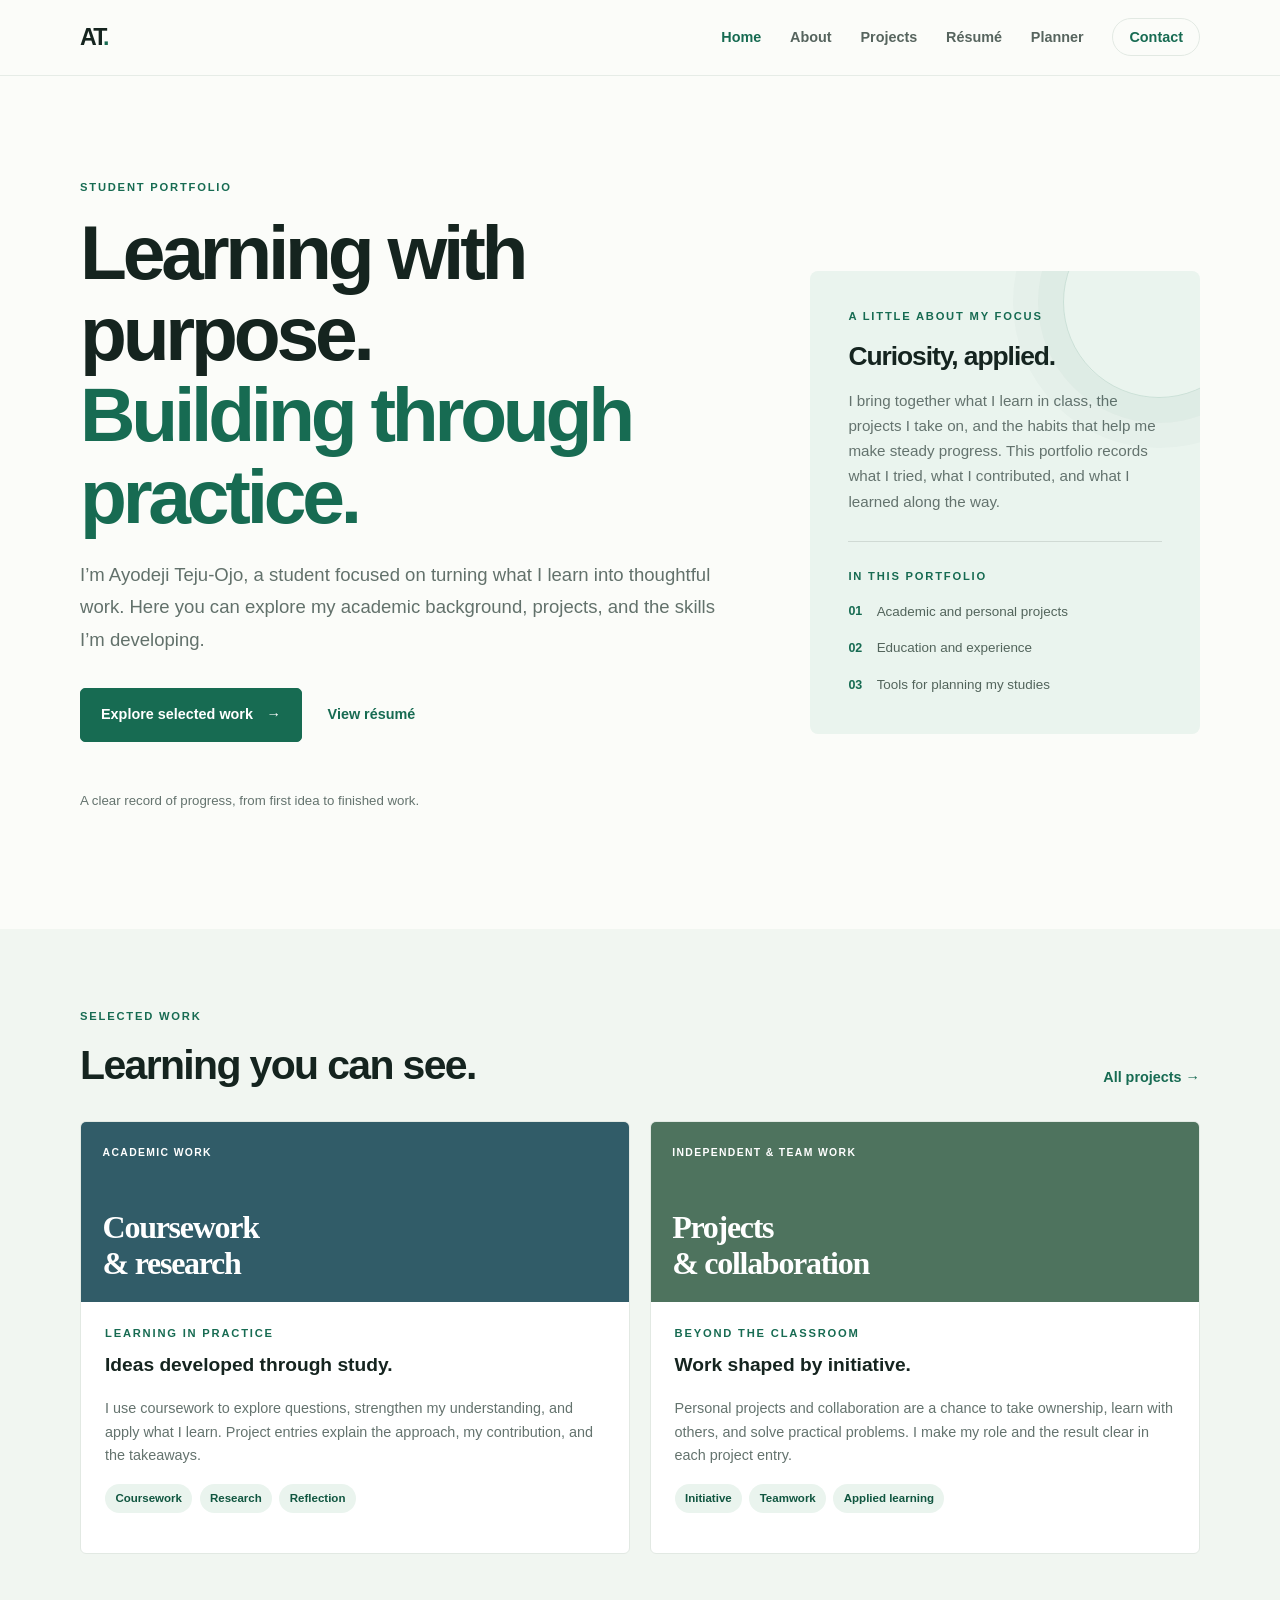
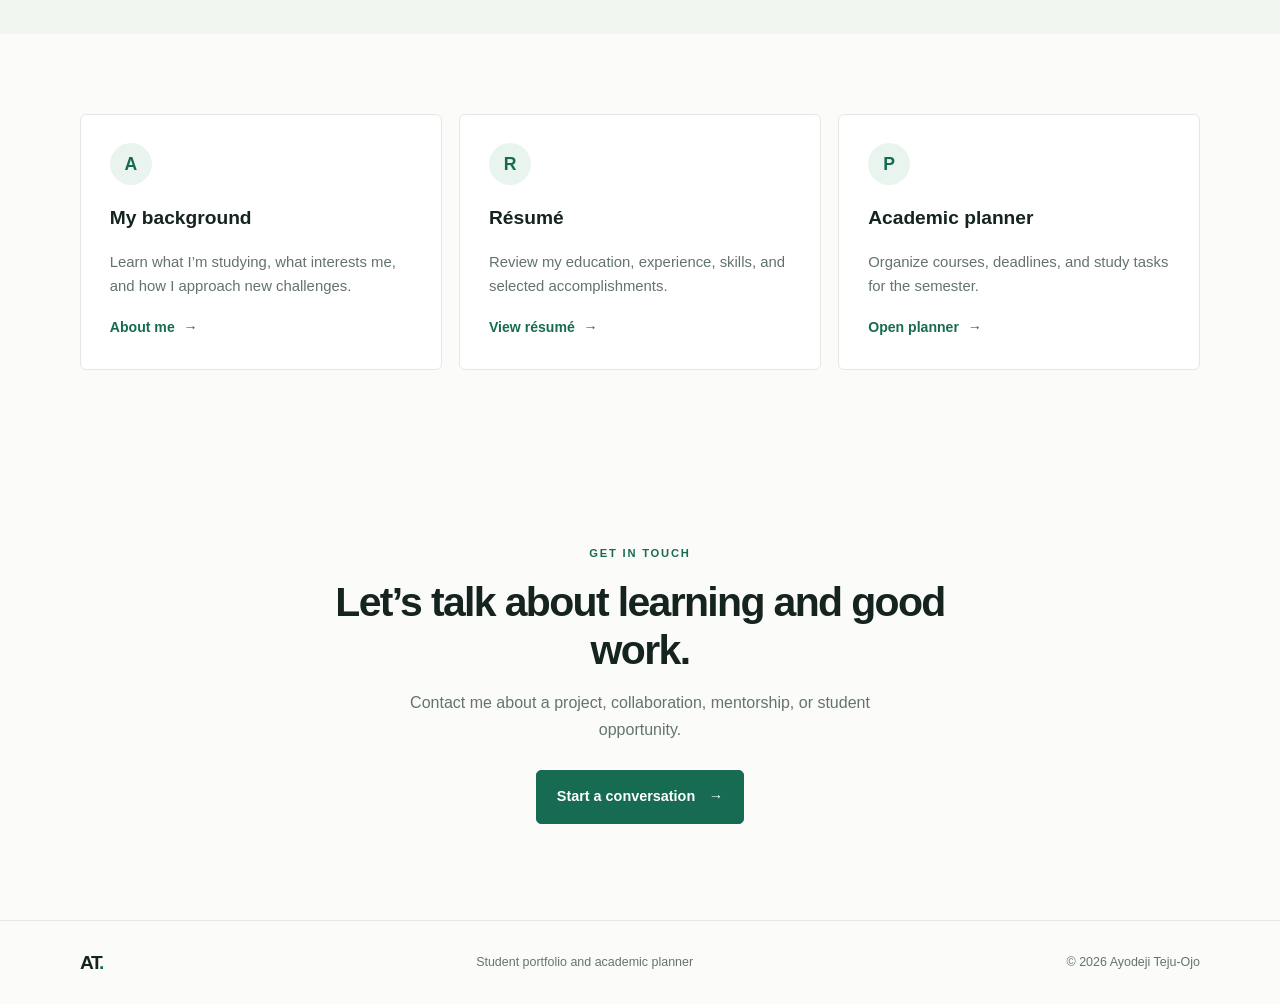
==== index.html @ 307c60b5 "Add student portfolio site" ====
<!doctype html>
<html lang="en">
  <head>
    <meta charset="utf-8">
    <meta name="viewport" content="width=device-width, initial-scale=1">
    <meta
      name="description"
      content="The academic portfolio of Ayodeji Teju-Ojo: selected projects, developing skills, and a practical study planner."
    >
    <title>Ayodeji Teju-Ojo | Student Portfolio</title>
    <link rel="stylesheet" href="style.css">
    <script src="scripts.js" defer></script>
  </head>
  <body>
    <a class="skip-link" href="#main">Skip to content</a>

    <header class="site-header">
      <nav class="nav container" aria-label="Main navigation">
        <a class="brand" href="index.html" aria-label="Ayodeji Teju-Ojo, home">AT<span>.</span></a>
        <button
          class="menu-toggle"
          type="button"
          aria-expanded="false"
          aria-controls="nav-links"
          aria-label="Open navigation"
        >☰</button>
        <ul class="nav-links" id="nav-links">
          <li><a class="active" href="index.html" aria-current="page">Home</a></li>
          <li><a href="about.html">About</a></li>
          <li><a href="project.html">Projects</a></li>
          <li><a href="resume.html">Résumé</a></li>
          <li><a href="academic_planner.html">Planner</a></li>
          <li><a class="nav-cta" href="contact.html">Contact</a></li>
        </ul>
      </nav>
    </header>

    <main id="main">
      <section class="hero container" aria-labelledby="intro-title">
        <div class="hero-copy">
          <p class="eyebrow">STUDENT PORTFOLIO</p>
          <h1 id="intro-title">Learning with purpose.<br><span>Building through practice.</span></h1>
          <p class="lead">
            I’m Ayodeji Teju-Ojo, a student focused on turning what I learn into
            thoughtful work. Here you can explore my academic background,
            projects, and the skills I’m developing.
          </p>
          <div class="actions">
            <a class="button" href="project.html">Explore selected work <span aria-hidden="true">→</span></a>
            <a class="text-link" href="resume.html">View résumé</a>
          </div>
          <p class="hero-note">A clear record of progress, from first idea to finished work.</p>
        </div>

        <aside class="hero-card" aria-label="Student profile">
          <p class="eyebrow">A LITTLE ABOUT MY FOCUS</p>
          <h2>Curiosity, applied.</h2>
          <p>
            I bring together what I learn in class, the projects I take on, and
            the habits that help me make steady progress. This portfolio records
            what I tried, what I contributed, and what I learned along the way.
          </p>
          <div class="card-rule"></div>
          <p class="eyebrow">IN THIS PORTFOLIO</p>
          <div class="mini-stats">
            <div><strong>01</strong><span>Academic and personal projects</span></div>
            <div><strong>02</strong><span>Education and experience</span></div>
            <div><strong>03</strong><span>Tools for planning my studies</span></div>
          </div>
        </aside>
      </section>

      <section class="section section-tint" aria-labelledby="work-title">
        <div class="container">
          <div class="section-heading">
            <div>
              <p class="eyebrow">SELECTED WORK</p>
              <h2 id="work-title">Learning you can see.</h2>
            </div>
            <a class="text-link" href="project.html">All projects <span aria-hidden="true">→</span></a>
          </div>
          <div class="project-grid">
            <article class="project-card">
              <div class="project-visual visual-blue">
                <span>ACADEMIC WORK</span>
                <b>Coursework<br>&amp; research</b>
              </div>
              <div class="project-body">
                <p class="eyebrow">LEARNING IN PRACTICE</p>
                <h3>Ideas developed through study.</h3>
                <p>
                  I use coursework to explore questions, strengthen my
                  understanding, and apply what I learn. Project entries explain
                  the approach, my contribution, and the takeaways.
                </p>
                <div class="tags"><span>Coursework</span><span>Research</span><span>Reflection</span></div>
              </div>
            </article>
            <article class="project-card">
              <div class="project-visual visual-green">
                <span>INDEPENDENT &amp; TEAM WORK</span>
                <b>Projects<br>&amp; collaboration</b>
              </div>
              <div class="project-body">
                <p class="eyebrow">BEYOND THE CLASSROOM</p>
                <h3>Work shaped by initiative.</h3>
                <p>
                  Personal projects and collaboration are a chance to take
                  ownership, learn with others, and solve practical problems.
                  I make my role and the result clear in each project entry.
                </p>
                <div class="tags"><span>Initiative</span><span>Teamwork</span><span>Applied learning</span></div>
              </div>
            </article>
          </div>
        </div>
      </section>

      <section class="section container">
        <div class="feature-grid">
          <article class="feature">
            <span class="feature-icon" aria-hidden="true">A</span>
            <h3>My background</h3>
            <p>Learn what I’m studying, what interests me, and how I approach new challenges.</p>
            <a href="about.html" class="arrow-link">About me <span aria-hidden="true">→</span></a>
          </article>
          <article class="feature">
            <span class="feature-icon" aria-hidden="true">R</span>
            <h3>Résumé</h3>
            <p>Review my education, experience, skills, and selected accomplishments.</p>
            <a href="resume.html" class="arrow-link">View résumé <span aria-hidden="true">→</span></a>
          </article>
          <article class="feature">
            <span class="feature-icon" aria-hidden="true">P</span>
            <h3>Academic planner</h3>
            <p>Organize courses, deadlines, and study tasks for the semester.</p>
            <a href="academic_planner.html" class="arrow-link">Open planner <span aria-hidden="true">→</span></a>
          </article>
        </div>
      </section>

      <section class="section container closing" aria-labelledby="contact-title">
        <p class="eyebrow">GET IN TOUCH</p>
        <h2 id="contact-title">Let’s talk about learning and good work.</h2>
        <p>Contact me about a project, collaboration, mentorship, or student opportunity.</p>
        <a class="button" href="contact.html">Start a conversation <span aria-hidden="true">→</span></a>
      </section>
    </main>

    <footer class="footer">
      <div class="container footer-inner">
        <a class="brand" href="index.html" aria-label="Ayodeji Teju-Ojo, home">AT<span>.</span></a>
        <p>Student portfolio and academic planner</p>
        <p>© <span data-year></span> Ayodeji Teju-Ojo</p>
      </div>
    </footer>
  </body>
</html>
---- style.css ----
:root {
  --ink: #15241f;
  --muted: #64736e;
  --green: #176b52;
  --green-dark: #115640;
  --mint: #eaf4ee;
  --paper: #fbfcf9;
  --line: #e2e9e3;
  --gold: #d4a64b;
  --white: #fff;
  --shadow: 0 18px 55px rgba(21,36,31,.08);
}

* {
  box-sizing: border-box;
}

html {
  scroll-behavior: smooth;
}

body {
  margin: 0;
  background: var(--paper);
  color: var(--ink);
  font: 16px/1.65 'Segoe UI',Arial,sans-serif;
  -webkit-font-smoothing: antialiased;
}

h1,h2,h3,strong,.brand {
  font-family: 'Segoe UI',Arial,sans-serif;
}

h1,h2,h3,p {
  margin-top: 0;
}

h1 {
  font-size: clamp(2.8rem,6vw,5.3rem);
  line-height: 1.06;
  letter-spacing: -.055em;
  font-weight: 700;
  margin-bottom: 1.35rem;
}

h1 span {
  color: var(--green);
}

h2 {
  font-size: clamp(1.8rem,3.2vw,2.65rem);
  line-height: 1.18;
  letter-spacing: -.04em;
  margin-bottom: 1rem;
}

h3 {
  font-size: 1.2rem;
  line-height: 1.35;
}

p {
  color: var(--muted);
}

a {
  color: var(--green);
  text-decoration: none;
}

a:hover {
  color: var(--green-dark);
}

button,input,textarea,select {
  font: inherit;
}

button,a {
  -webkit-tap-highlight-color: transparent;
}

a:focus-visible,
button:focus-visible,
input:focus-visible,
textarea:focus-visible,
select:focus-visible {
  outline: 3px solid #78b89d;
  outline-offset: 3px;
}

.container {
  width: min(1120px,calc(100% - 3rem));
  margin-inline: auto;
}

.skip-link {
  position: absolute;
  top: -5rem;
  left: 1rem;
  background: var(--white);
  padding: .7rem;
  z-index: 10;
}

.skip-link:focus {
  top: 1rem;
}

.sr-only {
  position: absolute;
  width: 1px;
  height: 1px;
  padding: 0;
  margin: -1px;
  overflow: hidden;
  clip: rect(0,0,0,0);
  white-space: nowrap;
  border: 0;
}

.site-header {
  height: 76px;
  border-bottom: 1px solid rgba(226,233,227,.8);
  background: rgba(251,252,249,.94);
  position: sticky;
  top: 0;
  z-index: 20;
  backdrop-filter: blur(12px);
}

.nav {
  height: 100%;
  display: flex;
  align-items: center;
  justify-content: space-between;
}

.brand {
  font-size: 1.45rem;
  font-weight: 800;
  letter-spacing: -.08em;
  color: var(--ink);
}

.brand span {
  color: var(--green);
}

.nav-links {
  display: flex;
  align-items: center;
  gap: 1.8rem;
  list-style: none;
  margin: 0;
  padding: 0;
}

.nav-links a {
  font-size: .9rem;
  font-weight: 600;
  color: #56645e;
}

.nav-links a:hover,.nav-links a.active {
  color: var(--green);
}

.nav-links .nav-cta {
  border: 1px solid var(--line);
  padding: .62rem 1rem;
  border-radius: 99px;
  color: var(--green);
}

.menu-toggle {
  display: none;
  border: 0;
  background: none;
  font-size: 1.35rem;
  color: var(--ink);
}

.hero {
  min-height: 610px;
  padding-block: 6.5rem;
  display: grid;
  grid-template-columns: 1.25fr .75fr;
  gap: 5rem;
  align-items: center;
}

.eyebrow {
  font-size: .7rem;
  line-height: 1.4;
  letter-spacing: .16em;
  font-weight: 700;
  color: var(--green);
  margin-bottom: 1rem;
}

.hero-copy h1 {
  max-width: 760px;
}

.lead {
  font-size: 1.16rem;
  line-height: 1.75;
  max-width: 650px;
  color: #62716b;
}

.lead strong {
  color: var(--ink);
}

.actions {
  display: flex;
  align-items: center;
  gap: 1.6rem;
  margin-top: 2rem;
}

.button {
  display: inline-flex;
  align-items: center;
  justify-content: center;
  gap: .85rem;
  padding: .88rem 1.25rem;
  background: var(--green);
  border: 1px solid var(--green);
  border-radius: 5px;
  color: #fff;
  font-size: .9rem;
  font-weight: 700;
  cursor: pointer;
  transition: background .2s,transform .2s;
}

.button:hover {
  background: var(--green-dark);
  color: #fff;
  transform: translateY(-1px);
}

.text-link {
  font-weight: 700;
  font-size: .9rem;
}

.hero-note {
  margin-top: 3rem;
  color: var(--muted);
  font-size: .83rem;
}

.status-dot {
  display: inline-block;
  width: 8px;
  height: 8px;
  background: #4eaa7b;
  border-radius: 50%;
  margin-right: .5rem;
}

.hero-card {
  background: var(--mint);
  border-radius: 8px;
  padding: 2.4rem;
  position: relative;
  overflow: hidden;
}

.hero-card:after {
  content: '';
  position: absolute;
  right: -55px;
  top: -65px;
  width: 190px;
  height: 190px;
  border: 1px solid rgba(23,107,82,.15);
  border-radius: 50%;
  box-shadow: 0 0 0 25px rgba(23,107,82,.03),0 0 0 50px rgba(23,107,82,.025);
}

.card-mark {
  font: 800 2.6rem 'Segoe UI';
  color: var(--green);
  letter-spacing: -.09em;
  margin-bottom: 2.8rem;
}

.hero-card h2 {
  font-size: 1.65rem;
}

.hero-card>p:not(.eyebrow) {
  font-size: .95rem;
}

.card-rule {
  height: 1px;
  background: rgba(21,36,31,.12);
  margin: 1.7rem 0;
}

.mini-stats {
  display: grid;
  gap: .9rem;
}

.mini-stats div {
  display: flex;
  align-items: center;
  gap: .9rem;
}

.mini-stats strong {
  color: var(--green);
  font-size: .78rem;
}

.mini-stats span {
  font-size: .84rem;
  color: #52645b;
}

.section {
  padding-block: 5rem;
}

.section-tint {
  background: #f1f6f1;
}

.section-heading {
  display: flex;
  align-items: end;
  justify-content: space-between;
  margin-bottom: 2rem;
}

.section-heading h2 {
  margin-bottom: 0;
}

.feature-grid,.skill-grid {
  display: grid;
  grid-template-columns: repeat(3,1fr);
  gap: 1.1rem;
}

.feature,.skill-card {
  padding: 1.8rem;
  background: var(--white);
  border: 1px solid var(--line);
  border-radius: 6px;
}

.feature-icon {
  display: grid;
  place-items: center;
  width: 42px;
  height: 42px;
  border-radius: 50%;
  background: var(--mint);
  color: var(--green);
  font-size: 1.1rem;
  font-weight: 700;
  margin-bottom: 1.2rem;
}

.feature p,.skill-card p {
  font-size: .93rem;
}

.arrow-link {
  font-size: .88rem;
  font-weight: 700;
}

.arrow-link span {
  margin-left: .3rem;
}

.closing {
  text-align: center;
  padding-block: 6rem;
}

.closing h2 {
  max-width: 620px;
  margin-inline: auto;
}

.closing>p:not(.eyebrow) {
  margin: 0 auto 1.7rem;
  max-width: 520px;
}

.footer {
  border-top: 1px solid var(--line);
  padding: 1.6rem 0;
}

.footer-inner {
  display: flex;
  align-items: center;
  justify-content: space-between;
  gap: 1rem;
}

.footer p {
  font-size: .78rem;
  margin: 0;
}

.footer .brand {
  font-size: 1.2rem;
}

.page-hero {
  padding-block: 5.2rem 2.3rem;
}

.page-hero h1 {
  font-size: clamp(2.7rem,5vw,4.25rem);
  max-width: 850px;
}

.page-hero .lead {
  max-width: 700px;
}

.about-layout {
  display: grid;
  grid-template-columns: 1.35fr .65fr;
  gap: 5rem;
  padding-top: 2.3rem;
}

.prose {
  max-width: 680px;
}

.prose h2 {
  font-size: 1.65rem;
  margin-top: 2rem;
}

.prose p {
  line-height: 1.85;
}

.info-panel {
  padding: 1.7rem;
  background: var(--mint);
  border-radius: 6px;
}

.info-panel dl {
  margin: 1.4rem 0;
}

.info-panel dl div {
  padding: .8rem 0;
  border-bottom: 1px solid rgba(21,36,31,.1);
}

.info-panel dt {
  font-size: .75rem;
  color: var(--muted);
}

.info-panel dd {
  margin: .15rem 0 0;
  font-weight: 700;
}

.small-note {
  font-size: .78rem;
  color: #718079;
}

.skill-card>span {
  font-size: .75rem;
  color: var(--green);
  font-weight: 700;
}

.skill-card h3 {
  margin: .8rem 0;
}

.project-grid {
  display: grid;
  grid-template-columns: repeat(2,1fr);
  gap: 1.2rem;
}

.project-card {
  background: white;
  border: 1px solid var(--line);
  border-radius: 6px;
  overflow: hidden;
}

.project-visual {
  min-height: 180px;
  padding: 1.35rem;
  display: flex;
  flex-direction: column;
  justify-content: space-between;
  color: #fff;
}

.project-visual span {
  font-size: .65rem;
  letter-spacing: .13em;
  font-weight: 700;
}

.project-visual b {
  font: 700 2rem/1.1 'Segoe UI';
  letter-spacing: -.04em;
}

.visual-blue {
  background: #315c68;
}

.visual-green {
  background: #4e735e;
}

.visual-gold {
  background: #997444;
}

.project-body {
  padding: 1.5rem;
}

.project-body .eyebrow {
  margin-bottom: .6rem;
}

.project-body h2 {
  font-size: 1.35rem;
}

.project-body p:not(.eyebrow) {
  font-size: .9rem;
}

.tags {
  display: flex;
  gap: .45rem;
  flex-wrap: wrap;
  margin: 1rem 0;
}

.tags span {
  background: var(--mint);
  color: var(--green-dark);
  border-radius: 99px;
  padding: .3rem .65rem;
  font-size: .72rem;
  font-weight: 600;
}

.project-meta {
  font-size: .78rem!important;
}

.callout {
  margin-top: 2rem;
  padding: 1.3rem 1.5rem;
  background: #f1f6f1;
  display: flex;
  justify-content: space-between;
  align-items: center;
  gap: 1rem;
}

.callout p {
  margin: 0;
  font-size: .9rem;
}

.resume-heading {
  display: flex;
  justify-content: space-between;
  align-items: end;
  gap: 2rem;
}

.resume-heading .lead {
  margin-bottom: 0;
}

.resume-layout {
  display: grid;
  grid-template-columns: 1fr 300px;
  gap: 4rem;
  padding-top: 2rem;
}

.resume-section {
  border-bottom: 1px solid var(--line);
  padding: 0 0 2rem;
  margin-bottom: 2rem;
}

.resume-section h2 {
  font-size: 1.25rem;
  margin-bottom: .35rem;
}

.resume-sub {
  margin: 0;
  font-size: .9rem;
  color: var(--ink);
}

.resume-date {
  font-size: .78rem;
  color: var(--green);
  margin: .2rem 0 .8rem;
}

.timeline-item p,.timeline-item li {
  font-size: .9rem;
}

.timeline-item ul {
  padding-left: 1.2rem;
  color: var(--muted);
}

.resume-aside .info-panel {
  position: sticky;
  top: 100px;
}

.resume-aside h3 {
  font-size: .95rem;
  margin: .5rem 0;
}

.resume-aside .info-panel>p:not(.eyebrow) {
  font-size: .85rem;
}

.print-button {
  white-space: nowrap;
}

.contact-layout {
  display: grid;
  grid-template-columns: .9fr 1.1fr;
  gap: 5rem;
  padding-top: 2rem;
}

.contact-copy h2 {
  font-size: 1.8rem;
}

.contact-detail {
  display: flex;
  gap: 1rem;
  align-items: center;
  margin: 1.4rem 0;
}

.contact-detail .feature-icon {
  margin: 0;
  flex: none;
}

.contact-detail .eyebrow {
  font-size: .62rem;
  margin: 0;
}

.contact-detail a {
  font-weight: 600;
  font-size: .92rem;
}

.contact-form,.planner-panel {
  background: white;
  border: 1px solid var(--line);
  padding: 1.7rem;
  border-radius: 6px;
}

.contact-form label,.task-form label {
  display: block;
  font-size: .8rem;
  font-weight: 700;
  margin: .7rem 0 .35rem;
}

.contact-form input,.contact-form textarea,.task-form input,.task-form select,.inline-form input {
  width: 100%;
  border: 1px solid #d8e1da;
  border-radius: 4px;
  background: #fff;
  padding: .75rem .8rem;
  color: var(--ink);
  outline: none;
}

.contact-form input:focus,.contact-form textarea:focus,.task-form input:focus,.task-form select:focus,.inline-form input:focus {
  border-color: var(--green);
  box-shadow: 0 0 0 3px rgba(23,107,82,.1);
}

.contact-form textarea {
  resize: vertical;
}

.contact-form .button {
  margin-top: 1rem;
}

.form-note {
  font-size: .75rem;
  margin: .75rem 0 0;
}

.planner-hero {
  padding-bottom: 1rem;
}

.planner-summary {
  display: grid;
  grid-template-columns: repeat(3,1fr);
  border: 1px solid var(--line);
  background: white;
  margin-bottom: 1.3rem;
}

.planner-summary>div {
  padding: 1.3rem 1.5rem;
  border-right: 1px solid var(--line);
  display: flex;
  flex-direction: column;
}

.planner-summary>div:last-child {
  border: 0;
}

.planner-summary .eyebrow {
  margin-bottom: .3rem;
}

.planner-summary strong {
  font-size: 1.35rem;
  line-height: 1.4;
}

.planner-summary span:last-child {
  font-size: .78rem;
  color: var(--muted);
}

.planner-layout {
  display: grid;
  grid-template-columns: .75fr 1.25fr;
  gap: 1.3rem;
  align-items: start;
}

.panel-heading {
  display: flex;
  justify-content: space-between;
  align-items: center;
}

.panel-heading .eyebrow {
  margin-bottom: .35rem;
}

.panel-heading h2 {
  font-size: 1.4rem;
  margin: 0;
}

.inline-form {
  display: flex;
  gap: .5rem;
  margin: 1.2rem 0;
}

.inline-form .button {
  padding: .7rem .8rem;
  font-size: .8rem;
  white-space: nowrap;
}

.course-list,.task-list {
  list-style: none;
  margin: 0;
  padding: 0;
}

.course-list li {
  display: flex;
  justify-content: space-between;
  align-items: center;
  border-top: 1px solid var(--line);
  padding: .75rem 0;
  font-size: .88rem;
}

.course-delete,.clear-button {
  border: 0;
  background: none;
  color: var(--muted);
  font-size: .75rem;
  cursor: pointer;
}

.course-delete:hover,.clear-button:hover {
  color: #a33;
}

.task-form {
  padding: 1rem;
  background: #f5f8f4;
  margin: 1.1rem 0;
}

.form-row {
  display: grid;
  grid-template-columns: 1fr 1fr;
  gap: .8rem;
}

.task-form label {
  margin-top: .25rem;
}

.task-form input,.task-form select {
  padding: .6rem;
  font-size: .85rem;
}

.task-form .button {
  margin-top: .85rem;
  font-size: .82rem;
  padding: .7rem .95rem;
}

.task-toolbar {
  display: flex;
  align-items: center;
  justify-content: space-between;
  border-bottom: 1px solid var(--line);
  padding: .4rem 0;
}

.filter-tabs {
  display: flex;
  gap: .35rem;
}

.filter-tab {
  border: 0;
  background: none;
  border-radius: 4px;
  padding: .45rem .65rem;
  font-size: .77rem;
  color: var(--muted);
  cursor: pointer;
}

.filter-tab.active {
  background: var(--mint);
  color: var(--green);
  font-weight: 700;
}

.task-item {
  display: grid;
  grid-template-columns: auto 1fr auto;
  gap: .7rem;
  align-items: start;
  padding: .85rem 0;
  border-bottom: 1px solid var(--line);
}

.task-item input[type=checkbox] {
  accent-color: var(--green);
  width: 16px;
  height: 16px;
  margin-top: .25rem;
}

.task-title {
  font-weight: 600;
  font-size: .87rem;
  display: block;
}

.task-item.completed .task-title {
  text-decoration: line-through;
  color: #849088;
}

.task-meta {
  display: flex;
  gap: .55rem;
  flex-wrap: wrap;
  font-size: .7rem;
  color: var(--muted);
  margin-top: .2rem;
}

.priority {
  color: #a05d1d;
}

.priority.high {
  color: #b64141;
  font-weight: 700;
}

.task-delete {
  border: 0;
  background: none;
  color: #7c8981;
  font-size: 1rem;
  cursor: pointer;
}

.empty-state {
  text-align: center;
  padding: 1.2rem .4rem;
  font-size: .82rem;
}

.task-meta .overdue {
  color: #a52e32;
  font-weight: 700;
}

.planner-footnote {
  font-size: .76rem;
  margin-top: 1rem;
}

.no-js {
  padding: 1rem;
  background: #fff2cc;
  color: #3c3521;
  text-align: center;
}

@media(max-width:800px) {
  .container {
    width: min(100% - 2rem,620px);
  }

  .hero {
    grid-template-columns: 1fr;
    gap: 2rem;
    padding-block: 4.2rem;
  }

  .hero-card {
    max-width: 500px;
  }

  .nav-links {
    gap: 1rem;
  }

  .about-layout,.contact-layout {
    grid-template-columns: 1fr;
    gap: 2rem;
  }

  .resume-layout {
    grid-template-columns: 1fr;
    gap: 1rem;
  }

  .resume-aside .info-panel {
    position: static;
  }

  .planner-layout {
    grid-template-columns: 1fr;
  }

  .project-grid {
    grid-template-columns: 1fr 1fr;
  }

  .resume-heading {
    align-items: start;
    flex-direction: column;
  }

  .resume-heading .button {
    margin-top: .5rem;
  }

}

@media(max-width:600px) {
  .site-header {
    height: 66px;
  }

  .menu-toggle {
    display: block;
  }

  .nav {
    position: relative;
  }

  .nav-links {
    display: none;
    position: absolute;
    top: 65px;
    left: -1rem;
    right: -1rem;
    padding: 1rem;
    background: var(--paper);
    border-bottom: 1px solid var(--line);
    box-shadow: var(--shadow);
    align-items: stretch;
    gap: .3rem;
  }

  .nav-links.open {
    display: flex;
    flex-direction: column;
  }

  .nav-links a {
    display: block;
    padding: .55rem .6rem;
  }

  .nav-links .nav-cta {
    display: inline-block;
    width: max-content;
    margin: .3rem .5rem;
  }

  .hero {
    min-height: auto;
    padding-block: 3.5rem;
  }

  .hero h1 {
    font-size: 2.7rem;
  }

  .lead {
    font-size: 1rem;
  }

  .actions {
    align-items: flex-start;
    flex-direction: column;
    gap: 1rem;
  }

  .hero-note {
    margin-top: 2rem;
  }

  .hero-card {
    padding: 1.6rem;
  }

  .section {
    padding-block: 3.5rem;
  }

  .section-heading {
    align-items: flex-start;
    gap: 1rem;
    flex-direction: column;
  }

  .feature-grid,.skill-grid {
    grid-template-columns: 1fr;
  }

  .page-hero {
    padding-block: 3.5rem 1rem;
  }

  .page-hero h1 {
    font-size: 2.7rem;
  }

  .project-grid {
    grid-template-columns: 1fr;
  }

  .callout {
    align-items: flex-start;
    flex-direction: column;
  }

  .planner-summary {
    grid-template-columns: 1fr;
  }

  .planner-summary>div {
    border-right: 0;
    border-bottom: 1px solid var(--line);
  }

  .planner-summary>div:last-child {
    border: 0;
  }

  .form-row {
    grid-template-columns: 1fr;
    gap: .2rem;
  }

  .planner-panel,.contact-form {
    padding: 1.15rem;
  }

  .inline-form {
    align-items: stretch;
    flex-direction: column;
  }

  .footer-inner {
    align-items: flex-start;
    flex-direction: column;
    gap: .5rem;
  }

  .closing {
    padding-block: 4rem;
  }

  .print-button {
    white-space: normal;
  }

}

@media print {
  .site-header,.footer,.print-button,.skip-link {
    display: none!important;
  }

  body {
    background: #fff;
    color: #111;
    font-size: 11pt;
  }

  .container {
    width: 100%;
    max-width: none;
  }

  .page-hero,.section {
    padding: 1rem 0;
  }

  .resume-layout {
    grid-template-columns: 1fr 240px;
    gap: 1rem;
  }

  .resume-aside .info-panel {
    position: static;
  }

  .info-panel,.resume-section,.timeline-item {
    break-inside: avoid;
  }

  a {
    color: inherit;
  }

  h1 {
    font-size: 28pt;
  }

}

@media(prefers-reduced-motion:reduce) {
  *,*::before,*::after {
    scroll-behavior: auto!important;
    transition: none!important;
  }

}

.contact-value {
  margin: 0;
  font-size: .92rem;
  font-weight: 600;
  color: var(--ink);
}
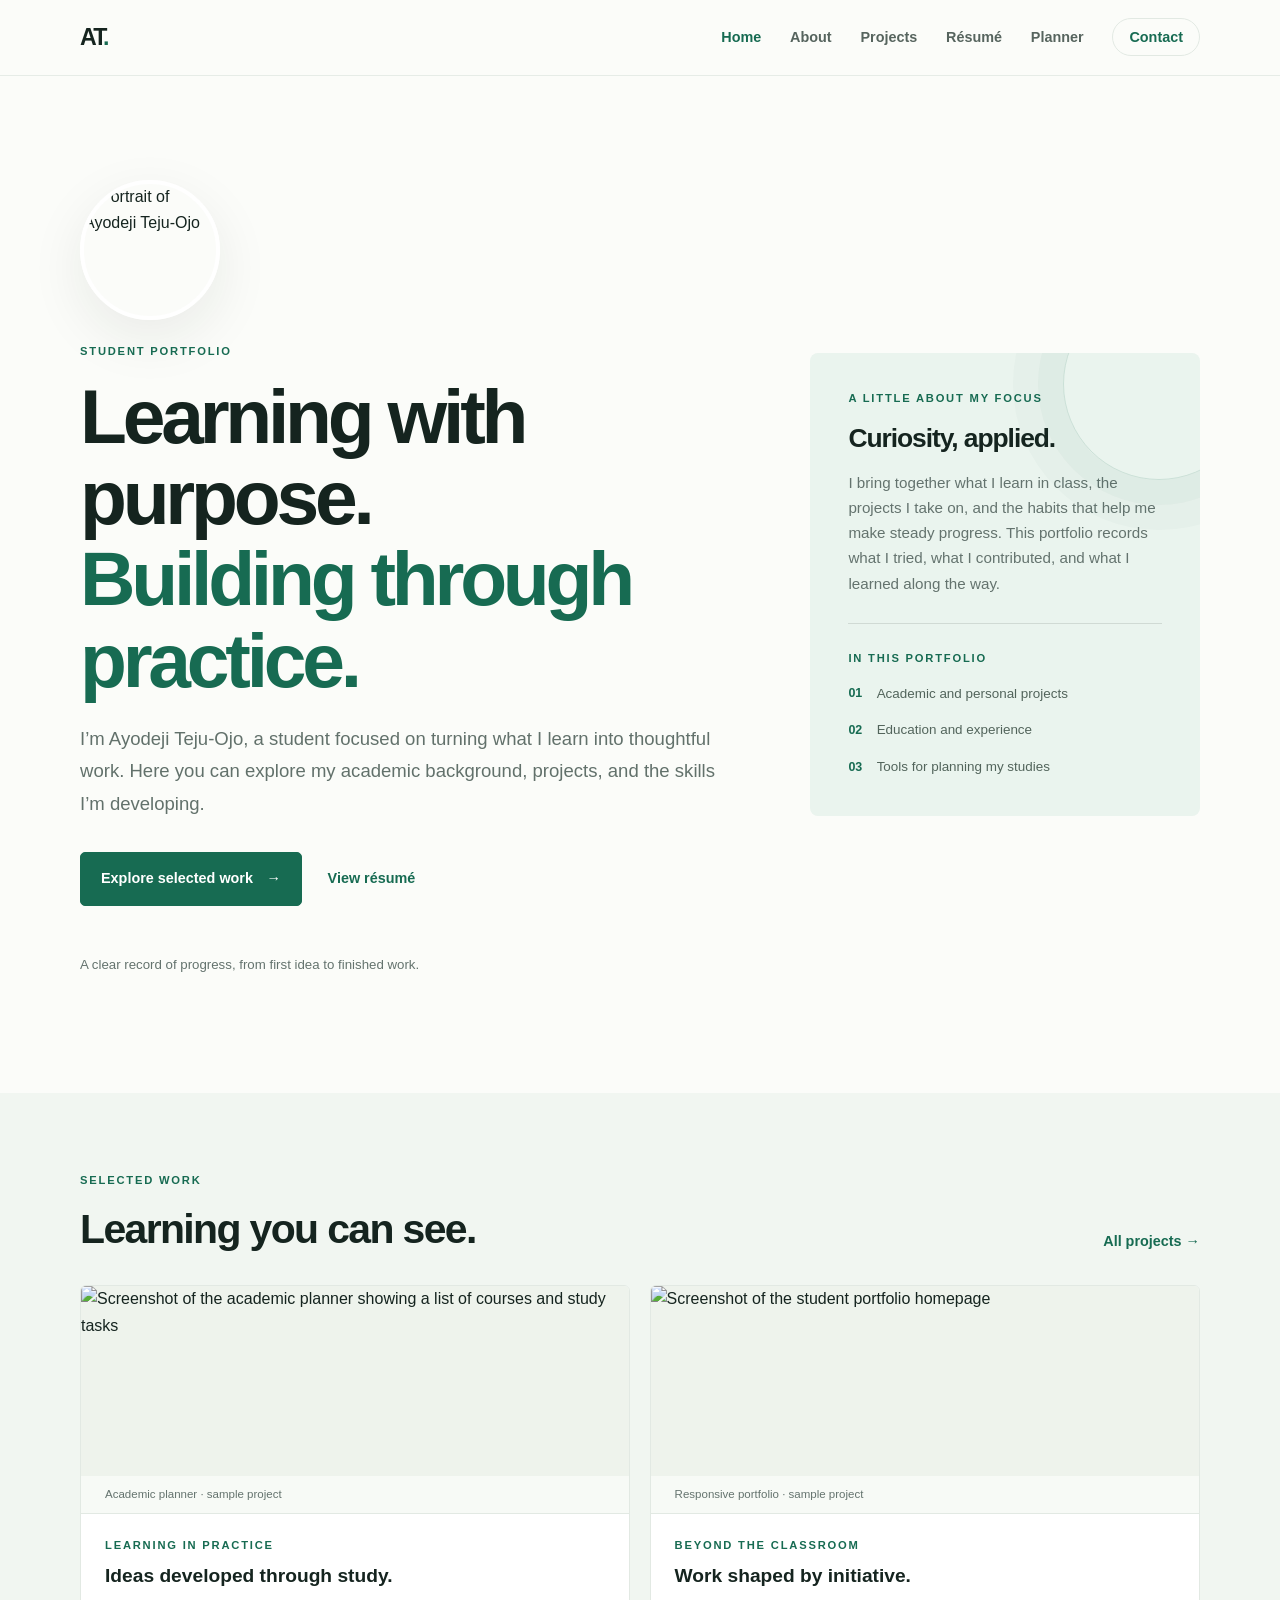
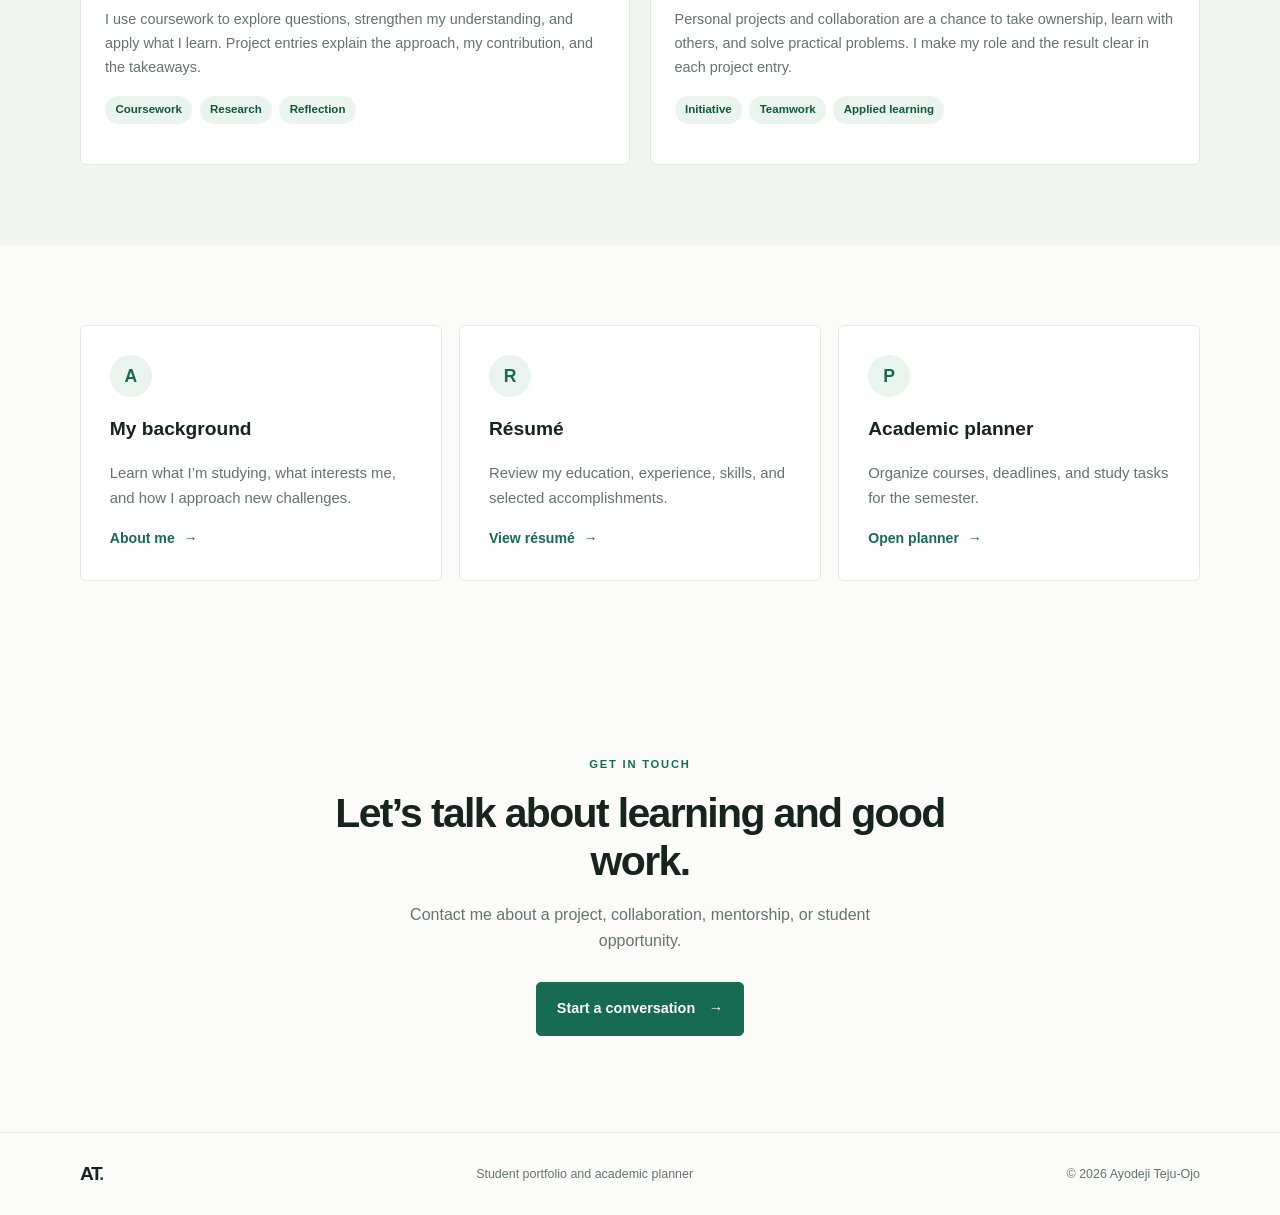
==== commit ec6c9251: "Update project files and features" ====
--- a/index.html
+++ b/index.html
@@ -38,8 +38,18 @@
     <main id="main">
       <section class="hero container" aria-labelledby="intro-title">
         <div class="hero-copy">
+          <figure class="profile-photo">
+            <img
+              src="images/ayodeji-profile.jpg"
+              alt="Portrait of Ayodeji Teju-Ojo"
+              width="140"
+              height="140"
+            >
+          </figure>
           <p class="eyebrow">STUDENT PORTFOLIO</p>
-          <h1 id="intro-title">Learning with purpose.<br><span>Building through practice.</span></h1>
+          <h1 id="intro-title">
+            Learning with purpose.<br><span>Building through practice.</span>
+          </h1>
           <p class="lead">
             I’m Ayodeji Teju-Ojo, a student focused on turning what I learn into
             thoughtful work. Here you can explore my academic background,
@@ -81,10 +91,16 @@
           </div>
           <div class="project-grid">
             <article class="project-card">
-              <div class="project-visual visual-blue">
-                <span>ACADEMIC WORK</span>
-                <b>Coursework<br>&amp; research</b>
-              </div>
+              <figure class="project-media">
+                <img
+                  src="images/project-planner.png"
+                  alt="Screenshot of the academic planner showing a list of courses and study tasks"
+                  width="640"
+                  height="360"
+                  loading="lazy"
+                >
+                <figcaption>Academic planner · sample project</figcaption>
+              </figure>
               <div class="project-body">
                 <p class="eyebrow">LEARNING IN PRACTICE</p>
                 <h3>Ideas developed through study.</h3>
@@ -97,10 +113,16 @@
               </div>
             </article>
             <article class="project-card">
-              <div class="project-visual visual-green">
-                <span>INDEPENDENT &amp; TEAM WORK</span>
-                <b>Projects<br>&amp; collaboration</b>
-              </div>
+              <figure class="project-media">
+                <img
+                  src="images/project-portfolio.png"
+                  alt="Screenshot of the student portfolio homepage"
+                  width="640"
+                  height="360"
+                  loading="lazy"
+                >
+                <figcaption>Responsive portfolio · sample project</figcaption>
+              </figure>
               <div class="project-body">
                 <p class="eyebrow">BEYOND THE CLASSROOM</p>
                 <h3>Work shaped by initiative.</h3>
@@ -155,4 +177,4 @@
       </div>
     </footer>
   </body>
-</html>
+</html>
--- a/style.css
+++ b/style.css
@@ -1,1216 +1,1280 @@
-:root {
-  --ink: #15241f;
-  --muted: #64736e;
-  --green: #176b52;
-  --green-dark: #115640;
-  --mint: #eaf4ee;
-  --paper: #fbfcf9;
-  --line: #e2e9e3;
-  --gold: #d4a64b;
-  --white: #fff;
-  --shadow: 0 18px 55px rgba(21,36,31,.08);
-}
-
-* {
-  box-sizing: border-box;
-}
-
-html {
-  scroll-behavior: smooth;
-}
-
-body {
-  margin: 0;
-  background: var(--paper);
-  color: var(--ink);
-  font: 16px/1.65 'Segoe UI',Arial,sans-serif;
-  -webkit-font-smoothing: antialiased;
-}
-
-h1,h2,h3,strong,.brand {
-  font-family: 'Segoe UI',Arial,sans-serif;
-}
-
-h1,h2,h3,p {
-  margin-top: 0;
-}
-
-h1 {
-  font-size: clamp(2.8rem,6vw,5.3rem);
-  line-height: 1.06;
-  letter-spacing: -.055em;
-  font-weight: 700;
-  margin-bottom: 1.35rem;
-}
-
-h1 span {
-  color: var(--green);
-}
-
-h2 {
-  font-size: clamp(1.8rem,3.2vw,2.65rem);
-  line-height: 1.18;
-  letter-spacing: -.04em;
-  margin-bottom: 1rem;
-}
-
-h3 {
-  font-size: 1.2rem;
-  line-height: 1.35;
-}
-
-p {
-  color: var(--muted);
-}
-
-a {
-  color: var(--green);
-  text-decoration: none;
-}
-
-a:hover {
-  color: var(--green-dark);
-}
-
-button,input,textarea,select {
-  font: inherit;
-}
-
-button,a {
-  -webkit-tap-highlight-color: transparent;
-}
-
-a:focus-visible,
-button:focus-visible,
-input:focus-visible,
-textarea:focus-visible,
-select:focus-visible {
-  outline: 3px solid #78b89d;
-  outline-offset: 3px;
-}
-
-.container {
-  width: min(1120px,calc(100% - 3rem));
-  margin-inline: auto;
-}
-
-.skip-link {
-  position: absolute;
-  top: -5rem;
-  left: 1rem;
-  background: var(--white);
-  padding: .7rem;
-  z-index: 10;
-}
-
-.skip-link:focus {
-  top: 1rem;
-}
-
-.sr-only {
-  position: absolute;
-  width: 1px;
-  height: 1px;
-  padding: 0;
-  margin: -1px;
-  overflow: hidden;
-  clip: rect(0,0,0,0);
-  white-space: nowrap;
-  border: 0;
-}
-
-.site-header {
-  height: 76px;
-  border-bottom: 1px solid rgba(226,233,227,.8);
-  background: rgba(251,252,249,.94);
-  position: sticky;
-  top: 0;
-  z-index: 20;
-  backdrop-filter: blur(12px);
-}
-
-.nav {
-  height: 100%;
-  display: flex;
-  align-items: center;
-  justify-content: space-between;
-}
-
-.brand {
-  font-size: 1.45rem;
-  font-weight: 800;
-  letter-spacing: -.08em;
-  color: var(--ink);
-}
-
-.brand span {
-  color: var(--green);
-}
-
-.nav-links {
-  display: flex;
-  align-items: center;
-  gap: 1.8rem;
-  list-style: none;
-  margin: 0;
-  padding: 0;
-}
-
-.nav-links a {
-  font-size: .9rem;
-  font-weight: 600;
-  color: #56645e;
-}
-
-.nav-links a:hover,.nav-links a.active {
-  color: var(--green);
-}
-
-.nav-links .nav-cta {
-  border: 1px solid var(--line);
-  padding: .62rem 1rem;
-  border-radius: 99px;
-  color: var(--green);
-}
-
-.menu-toggle {
-  display: none;
-  border: 0;
-  background: none;
-  font-size: 1.35rem;
-  color: var(--ink);
-}
-
-.hero {
-  min-height: 610px;
-  padding-block: 6.5rem;
-  display: grid;
-  grid-template-columns: 1.25fr .75fr;
-  gap: 5rem;
-  align-items: center;
-}
-
-.eyebrow {
-  font-size: .7rem;
-  line-height: 1.4;
-  letter-spacing: .16em;
-  font-weight: 700;
-  color: var(--green);
-  margin-bottom: 1rem;
-}
-
-.hero-copy h1 {
-  max-width: 760px;
-}
-
-.lead {
-  font-size: 1.16rem;
-  line-height: 1.75;
-  max-width: 650px;
-  color: #62716b;
-}
-
-.lead strong {
-  color: var(--ink);
-}
-
-.actions {
-  display: flex;
-  align-items: center;
-  gap: 1.6rem;
-  margin-top: 2rem;
-}
-
-.button {
-  display: inline-flex;
-  align-items: center;
-  justify-content: center;
-  gap: .85rem;
-  padding: .88rem 1.25rem;
-  background: var(--green);
-  border: 1px solid var(--green);
-  border-radius: 5px;
-  color: #fff;
-  font-size: .9rem;
-  font-weight: 700;
-  cursor: pointer;
-  transition: background .2s,transform .2s;
-}
-
-.button:hover {
-  background: var(--green-dark);
-  color: #fff;
-  transform: translateY(-1px);
-}
-
-.text-link {
-  font-weight: 700;
-  font-size: .9rem;
-}
-
-.hero-note {
-  margin-top: 3rem;
-  color: var(--muted);
-  font-size: .83rem;
-}
-
-.status-dot {
-  display: inline-block;
-  width: 8px;
-  height: 8px;
-  background: #4eaa7b;
-  border-radius: 50%;
-  margin-right: .5rem;
-}
-
-.hero-card {
-  background: var(--mint);
-  border-radius: 8px;
-  padding: 2.4rem;
-  position: relative;
-  overflow: hidden;
-}
-
-.hero-card:after {
-  content: '';
-  position: absolute;
-  right: -55px;
-  top: -65px;
-  width: 190px;
-  height: 190px;
-  border: 1px solid rgba(23,107,82,.15);
-  border-radius: 50%;
-  box-shadow: 0 0 0 25px rgba(23,107,82,.03),0 0 0 50px rgba(23,107,82,.025);
-}
-
-.card-mark {
-  font: 800 2.6rem 'Segoe UI';
-  color: var(--green);
-  letter-spacing: -.09em;
-  margin-bottom: 2.8rem;
-}
-
-.hero-card h2 {
-  font-size: 1.65rem;
-}
-
-.hero-card>p:not(.eyebrow) {
-  font-size: .95rem;
-}
-
-.card-rule {
-  height: 1px;
-  background: rgba(21,36,31,.12);
-  margin: 1.7rem 0;
-}
-
-.mini-stats {
-  display: grid;
-  gap: .9rem;
-}
-
-.mini-stats div {
-  display: flex;
-  align-items: center;
-  gap: .9rem;
-}
-
-.mini-stats strong {
-  color: var(--green);
-  font-size: .78rem;
-}
-
-.mini-stats span {
-  font-size: .84rem;
-  color: #52645b;
-}
-
-.section {
-  padding-block: 5rem;
-}
-
-.section-tint {
-  background: #f1f6f1;
-}
-
-.section-heading {
-  display: flex;
-  align-items: end;
-  justify-content: space-between;
-  margin-bottom: 2rem;
-}
-
-.section-heading h2 {
-  margin-bottom: 0;
-}
-
-.feature-grid,.skill-grid {
-  display: grid;
-  grid-template-columns: repeat(3,1fr);
-  gap: 1.1rem;
-}
-
-.feature,.skill-card {
-  padding: 1.8rem;
-  background: var(--white);
-  border: 1px solid var(--line);
-  border-radius: 6px;
-}
-
-.feature-icon {
-  display: grid;
-  place-items: center;
-  width: 42px;
-  height: 42px;
-  border-radius: 50%;
-  background: var(--mint);
-  color: var(--green);
-  font-size: 1.1rem;
-  font-weight: 700;
-  margin-bottom: 1.2rem;
-}
-
-.feature p,.skill-card p {
-  font-size: .93rem;
-}
-
-.arrow-link {
-  font-size: .88rem;
-  font-weight: 700;
-}
-
-.arrow-link span {
-  margin-left: .3rem;
-}
-
-.closing {
-  text-align: center;
-  padding-block: 6rem;
-}
-
-.closing h2 {
-  max-width: 620px;
-  margin-inline: auto;
-}
-
-.closing>p:not(.eyebrow) {
-  margin: 0 auto 1.7rem;
-  max-width: 520px;
-}
-
-.footer {
-  border-top: 1px solid var(--line);
-  padding: 1.6rem 0;
-}
-
-.footer-inner {
-  display: flex;
-  align-items: center;
-  justify-content: space-between;
-  gap: 1rem;
-}
-
-.footer p {
-  font-size: .78rem;
-  margin: 0;
-}
-
-.footer .brand {
-  font-size: 1.2rem;
-}
-
-.page-hero {
-  padding-block: 5.2rem 2.3rem;
-}
-
-.page-hero h1 {
-  font-size: clamp(2.7rem,5vw,4.25rem);
-  max-width: 850px;
-}
-
-.page-hero .lead {
-  max-width: 700px;
-}
-
-.about-layout {
-  display: grid;
-  grid-template-columns: 1.35fr .65fr;
-  gap: 5rem;
-  padding-top: 2.3rem;
-}
-
-.prose {
-  max-width: 680px;
-}
-
-.prose h2 {
-  font-size: 1.65rem;
-  margin-top: 2rem;
-}
-
-.prose p {
-  line-height: 1.85;
-}
-
-.info-panel {
-  padding: 1.7rem;
-  background: var(--mint);
-  border-radius: 6px;
-}
-
-.info-panel dl {
-  margin: 1.4rem 0;
-}
-
-.info-panel dl div {
-  padding: .8rem 0;
-  border-bottom: 1px solid rgba(21,36,31,.1);
-}
-
-.info-panel dt {
-  font-size: .75rem;
-  color: var(--muted);
-}
-
-.info-panel dd {
-  margin: .15rem 0 0;
-  font-weight: 700;
-}
-
-.small-note {
-  font-size: .78rem;
-  color: #718079;
-}
-
-.skill-card>span {
-  font-size: .75rem;
-  color: var(--green);
-  font-weight: 700;
-}
-
-.skill-card h3 {
-  margin: .8rem 0;
-}
-
-.project-grid {
-  display: grid;
-  grid-template-columns: repeat(2,1fr);
-  gap: 1.2rem;
-}
-
-.project-card {
-  background: white;
-  border: 1px solid var(--line);
-  border-radius: 6px;
-  overflow: hidden;
-}
-
-.project-visual {
-  min-height: 180px;
-  padding: 1.35rem;
-  display: flex;
-  flex-direction: column;
-  justify-content: space-between;
-  color: #fff;
-}
-
-.project-visual span {
-  font-size: .65rem;
-  letter-spacing: .13em;
-  font-weight: 700;
-}
-
-.project-visual b {
-  font: 700 2rem/1.1 'Segoe UI';
-  letter-spacing: -.04em;
-}
-
-.visual-blue {
-  background: #315c68;
-}
-
-.visual-green {
-  background: #4e735e;
-}
-
-.visual-gold {
-  background: #997444;
-}
-
-.project-body {
-  padding: 1.5rem;
-}
-
-.project-body .eyebrow {
-  margin-bottom: .6rem;
-}
-
-.project-body h2 {
-  font-size: 1.35rem;
-}
-
-.project-body p:not(.eyebrow) {
-  font-size: .9rem;
-}
-
-.tags {
-  display: flex;
-  gap: .45rem;
-  flex-wrap: wrap;
-  margin: 1rem 0;
-}
-
-.tags span {
-  background: var(--mint);
-  color: var(--green-dark);
-  border-radius: 99px;
-  padding: .3rem .65rem;
-  font-size: .72rem;
-  font-weight: 600;
-}
-
-.project-meta {
-  font-size: .78rem!important;
-}
-
-.callout {
-  margin-top: 2rem;
-  padding: 1.3rem 1.5rem;
-  background: #f1f6f1;
-  display: flex;
-  justify-content: space-between;
-  align-items: center;
-  gap: 1rem;
-}
-
-.callout p {
-  margin: 0;
-  font-size: .9rem;
-}
-
-.resume-heading {
-  display: flex;
-  justify-content: space-between;
-  align-items: end;
-  gap: 2rem;
-}
-
-.resume-heading .lead {
-  margin-bottom: 0;
-}
-
-.resume-layout {
-  display: grid;
-  grid-template-columns: 1fr 300px;
-  gap: 4rem;
-  padding-top: 2rem;
-}
-
-.resume-section {
-  border-bottom: 1px solid var(--line);
-  padding: 0 0 2rem;
-  margin-bottom: 2rem;
-}
-
-.resume-section h2 {
-  font-size: 1.25rem;
-  margin-bottom: .35rem;
-}
-
-.resume-sub {
-  margin: 0;
-  font-size: .9rem;
-  color: var(--ink);
-}
-
-.resume-date {
-  font-size: .78rem;
-  color: var(--green);
-  margin: .2rem 0 .8rem;
-}
-
-.timeline-item p,.timeline-item li {
-  font-size: .9rem;
-}
-
-.timeline-item ul {
-  padding-left: 1.2rem;
-  color: var(--muted);
-}
-
-.resume-aside .info-panel {
-  position: sticky;
-  top: 100px;
-}
-
-.resume-aside h3 {
-  font-size: .95rem;
-  margin: .5rem 0;
-}
-
-.resume-aside .info-panel>p:not(.eyebrow) {
-  font-size: .85rem;
-}
-
-.print-button {
-  white-space: nowrap;
-}
-
-.contact-layout {
-  display: grid;
-  grid-template-columns: .9fr 1.1fr;
-  gap: 5rem;
-  padding-top: 2rem;
-}
-
-.contact-copy h2 {
-  font-size: 1.8rem;
-}
-
-.contact-detail {
-  display: flex;
-  gap: 1rem;
-  align-items: center;
-  margin: 1.4rem 0;
-}
-
-.contact-detail .feature-icon {
-  margin: 0;
-  flex: none;
-}
-
-.contact-detail .eyebrow {
-  font-size: .62rem;
-  margin: 0;
-}
-
-.contact-detail a {
-  font-weight: 600;
-  font-size: .92rem;
-}
-
-.contact-form,.planner-panel {
-  background: white;
-  border: 1px solid var(--line);
-  padding: 1.7rem;
-  border-radius: 6px;
-}
-
-.contact-form label,.task-form label {
-  display: block;
-  font-size: .8rem;
-  font-weight: 700;
-  margin: .7rem 0 .35rem;
-}
-
-.contact-form input,.contact-form textarea,.task-form input,.task-form select,.inline-form input {
-  width: 100%;
-  border: 1px solid #d8e1da;
-  border-radius: 4px;
-  background: #fff;
-  padding: .75rem .8rem;
-  color: var(--ink);
-  outline: none;
-}
-
-.contact-form input:focus,.contact-form textarea:focus,.task-form input:focus,.task-form select:focus,.inline-form input:focus {
-  border-color: var(--green);
-  box-shadow: 0 0 0 3px rgba(23,107,82,.1);
-}
-
-.contact-form textarea {
-  resize: vertical;
-}
-
-.contact-form .button {
-  margin-top: 1rem;
-}
-
-.form-note {
-  font-size: .75rem;
-  margin: .75rem 0 0;
-}
-
-.planner-hero {
-  padding-bottom: 1rem;
-}
-
-.planner-summary {
-  display: grid;
-  grid-template-columns: repeat(3,1fr);
-  border: 1px solid var(--line);
-  background: white;
-  margin-bottom: 1.3rem;
-}
-
-.planner-summary>div {
-  padding: 1.3rem 1.5rem;
-  border-right: 1px solid var(--line);
-  display: flex;
-  flex-direction: column;
-}
-
-.planner-summary>div:last-child {
-  border: 0;
-}
-
-.planner-summary .eyebrow {
-  margin-bottom: .3rem;
-}
-
-.planner-summary strong {
-  font-size: 1.35rem;
-  line-height: 1.4;
-}
-
-.planner-summary span:last-child {
-  font-size: .78rem;
-  color: var(--muted);
-}
-
-.planner-layout {
-  display: grid;
-  grid-template-columns: .75fr 1.25fr;
-  gap: 1.3rem;
-  align-items: start;
-}
-
-.panel-heading {
-  display: flex;
-  justify-content: space-between;
-  align-items: center;
-}
-
-.panel-heading .eyebrow {
-  margin-bottom: .35rem;
-}
-
-.panel-heading h2 {
-  font-size: 1.4rem;
-  margin: 0;
-}
-
-.inline-form {
-  display: flex;
-  gap: .5rem;
-  margin: 1.2rem 0;
-}
-
-.inline-form .button {
-  padding: .7rem .8rem;
-  font-size: .8rem;
-  white-space: nowrap;
-}
-
-.course-list,.task-list {
-  list-style: none;
-  margin: 0;
-  padding: 0;
-}
-
-.course-list li {
-  display: flex;
-  justify-content: space-between;
-  align-items: center;
-  border-top: 1px solid var(--line);
-  padding: .75rem 0;
-  font-size: .88rem;
-}
-
-.course-delete,.clear-button {
-  border: 0;
-  background: none;
-  color: var(--muted);
-  font-size: .75rem;
-  cursor: pointer;
-}
-
-.course-delete:hover,.clear-button:hover {
-  color: #a33;
-}
-
-.task-form {
-  padding: 1rem;
-  background: #f5f8f4;
-  margin: 1.1rem 0;
-}
-
-.form-row {
-  display: grid;
-  grid-template-columns: 1fr 1fr;
-  gap: .8rem;
-}
-
-.task-form label {
-  margin-top: .25rem;
-}
-
-.task-form input,.task-form select {
-  padding: .6rem;
-  font-size: .85rem;
-}
-
-.task-form .button {
-  margin-top: .85rem;
-  font-size: .82rem;
-  padding: .7rem .95rem;
-}
-
-.task-toolbar {
-  display: flex;
-  align-items: center;
-  justify-content: space-between;
-  border-bottom: 1px solid var(--line);
-  padding: .4rem 0;
-}
-
-.filter-tabs {
-  display: flex;
-  gap: .35rem;
-}
-
-.filter-tab {
-  border: 0;
-  background: none;
-  border-radius: 4px;
-  padding: .45rem .65rem;
-  font-size: .77rem;
-  color: var(--muted);
-  cursor: pointer;
-}
-
-.filter-tab.active {
-  background: var(--mint);
-  color: var(--green);
-  font-weight: 700;
-}
-
-.task-item {
-  display: grid;
-  grid-template-columns: auto 1fr auto;
-  gap: .7rem;
-  align-items: start;
-  padding: .85rem 0;
-  border-bottom: 1px solid var(--line);
-}
-
-.task-item input[type=checkbox] {
-  accent-color: var(--green);
-  width: 16px;
-  height: 16px;
-  margin-top: .25rem;
-}
-
-.task-title {
-  font-weight: 600;
-  font-size: .87rem;
-  display: block;
-}
-
-.task-item.completed .task-title {
-  text-decoration: line-through;
-  color: #849088;
-}
-
-.task-meta {
-  display: flex;
-  gap: .55rem;
-  flex-wrap: wrap;
-  font-size: .7rem;
-  color: var(--muted);
-  margin-top: .2rem;
-}
-
-.priority {
-  color: #a05d1d;
-}
-
-.priority.high {
-  color: #b64141;
-  font-weight: 700;
-}
-
-.task-delete {
-  border: 0;
-  background: none;
-  color: #7c8981;
-  font-size: 1rem;
-  cursor: pointer;
-}
-
-.empty-state {
-  text-align: center;
-  padding: 1.2rem .4rem;
-  font-size: .82rem;
-}
-
-.task-meta .overdue {
-  color: #a52e32;
-  font-weight: 700;
-}
-
-.planner-footnote {
-  font-size: .76rem;
-  margin-top: 1rem;
-}
-
-.no-js {
-  padding: 1rem;
-  background: #fff2cc;
-  color: #3c3521;
-  text-align: center;
-}
-
-@media(max-width:800px) {
-  .container {
-    width: min(100% - 2rem,620px);
-  }
-
-  .hero {
-    grid-template-columns: 1fr;
-    gap: 2rem;
-    padding-block: 4.2rem;
-  }
-
-  .hero-card {
-    max-width: 500px;
-  }
-
-  .nav-links {
-    gap: 1rem;
-  }
-
-  .about-layout,.contact-layout {
-    grid-template-columns: 1fr;
-    gap: 2rem;
-  }
-
-  .resume-layout {
-    grid-template-columns: 1fr;
-    gap: 1rem;
-  }
-
-  .resume-aside .info-panel {
-    position: static;
-  }
-
-  .planner-layout {
-    grid-template-columns: 1fr;
-  }
-
-  .project-grid {
-    grid-template-columns: 1fr 1fr;
-  }
-
-  .resume-heading {
-    align-items: start;
-    flex-direction: column;
-  }
-
-  .resume-heading .button {
-    margin-top: .5rem;
-  }
-
-}
-
-@media(max-width:600px) {
-  .site-header {
-    height: 66px;
-  }
-
-  .menu-toggle {
-    display: block;
-  }
-
-  .nav {
-    position: relative;
-  }
-
-  .nav-links {
-    display: none;
-    position: absolute;
-    top: 65px;
-    left: -1rem;
-    right: -1rem;
-    padding: 1rem;
-    background: var(--paper);
-    border-bottom: 1px solid var(--line);
-    box-shadow: var(--shadow);
-    align-items: stretch;
-    gap: .3rem;
-  }
-
-  .nav-links.open {
-    display: flex;
-    flex-direction: column;
-  }
-
-  .nav-links a {
-    display: block;
-    padding: .55rem .6rem;
-  }
-
-  .nav-links .nav-cta {
-    display: inline-block;
-    width: max-content;
-    margin: .3rem .5rem;
-  }
-
-  .hero {
-    min-height: auto;
-    padding-block: 3.5rem;
-  }
-
-  .hero h1 {
-    font-size: 2.7rem;
-  }
-
-  .lead {
-    font-size: 1rem;
-  }
-
-  .actions {
-    align-items: flex-start;
-    flex-direction: column;
-    gap: 1rem;
-  }
-
-  .hero-note {
-    margin-top: 2rem;
-  }
-
-  .hero-card {
-    padding: 1.6rem;
-  }
-
-  .section {
-    padding-block: 3.5rem;
-  }
-
-  .section-heading {
-    align-items: flex-start;
-    gap: 1rem;
-    flex-direction: column;
-  }
-
-  .feature-grid,.skill-grid {
-    grid-template-columns: 1fr;
-  }
-
-  .page-hero {
-    padding-block: 3.5rem 1rem;
-  }
-
-  .page-hero h1 {
-    font-size: 2.7rem;
-  }
-
-  .project-grid {
-    grid-template-columns: 1fr;
-  }
-
-  .callout {
-    align-items: flex-start;
-    flex-direction: column;
-  }
-
-  .planner-summary {
-    grid-template-columns: 1fr;
-  }
-
-  .planner-summary>div {
-    border-right: 0;
-    border-bottom: 1px solid var(--line);
-  }
-
-  .planner-summary>div:last-child {
-    border: 0;
-  }
-
-  .form-row {
-    grid-template-columns: 1fr;
-    gap: .2rem;
-  }
-
-  .planner-panel,.contact-form {
-    padding: 1.15rem;
-  }
-
-  .inline-form {
-    align-items: stretch;
-    flex-direction: column;
-  }
-
-  .footer-inner {
-    align-items: flex-start;
-    flex-direction: column;
-    gap: .5rem;
-  }
-
-  .closing {
-    padding-block: 4rem;
-  }
-
-  .print-button {
-    white-space: normal;
-  }
-
-}
-
-@media print {
-  .site-header,.footer,.print-button,.skip-link {
-    display: none!important;
-  }
-
-  body {
-    background: #fff;
-    color: #111;
-    font-size: 11pt;
-  }
-
-  .container {
-    width: 100%;
-    max-width: none;
-  }
-
-  .page-hero,.section {
-    padding: 1rem 0;
-  }
-
-  .resume-layout {
-    grid-template-columns: 1fr 240px;
-    gap: 1rem;
-  }
-
-  .resume-aside .info-panel {
-    position: static;
-  }
-
-  .info-panel,.resume-section,.timeline-item {
-    break-inside: avoid;
-  }
-
-  a {
-    color: inherit;
-  }
-
-  h1 {
-    font-size: 28pt;
-  }
-
-}
-
-@media(prefers-reduced-motion:reduce) {
-  *,*::before,*::after {
-    scroll-behavior: auto!important;
-    transition: none!important;
-  }
-
-}
-
-.contact-value {
-  margin: 0;
-  font-size: .92rem;
-  font-weight: 600;
-  color: var(--ink);
-}
+:root {
+  --ink: #15241f;
+  --muted: #64736e;
+  --green: #176b52;
+  --green-dark: #115640;
+  --mint: #eaf4ee;
+  --paper: #fbfcf9;
+  --line: #e2e9e3;
+  --gold: #d4a64b;
+  --white: #fff;
+  --shadow: 0 18px 55px rgba(21,36,31,.08);
+  --danger: #a52e32;
+}
+
+* {
+  box-sizing: border-box;
+}
+
+html {
+  scroll-behavior: smooth;
+}
+
+body {
+  margin: 0;
+  background: var(--paper);
+  color: var(--ink);
+  font: 16px/1.65 'Segoe UI',Arial,sans-serif;
+  -webkit-font-smoothing: antialiased;
+}
+
+h1,h2,h3,strong,.brand {
+  font-family: 'Segoe UI',Arial,sans-serif;
+}
+
+h1,h2,h3,p {
+  margin-top: 0;
+}
+
+h1 {
+  font-size: clamp(2.8rem,6vw,5.3rem);
+  line-height: 1.06;
+  letter-spacing: -.055em;
+  font-weight: 700;
+  margin-bottom: 1.35rem;
+}
+
+h1 span {
+  color: var(--green);
+}
+
+h2 {
+  font-size: clamp(1.8rem,3.2vw,2.65rem);
+  line-height: 1.18;
+  letter-spacing: -.04em;
+  margin-bottom: 1rem;
+}
+
+h3 {
+  font-size: 1.2rem;
+  line-height: 1.35;
+}
+
+p {
+  color: var(--muted);
+}
+
+a {
+  color: var(--green);
+  text-decoration: none;
+}
+
+a:hover {
+  color: var(--green-dark);
+}
+
+button,input,textarea,select {
+  font: inherit;
+}
+
+button,a {
+  -webkit-tap-highlight-color: transparent;
+}
+
+a:focus-visible,
+button:focus-visible,
+input:focus-visible,
+textarea:focus-visible,
+select:focus-visible {
+  outline: 3px solid #78b89d;
+  outline-offset: 3px;
+}
+
+.container {
+  width: min(1120px,calc(100% - 3rem));
+  margin-inline: auto;
+}
+
+.skip-link {
+  position: absolute;
+  top: -5rem;
+  left: 1rem;
+  background: var(--white);
+  padding: .7rem;
+  z-index: 10;
+}
+
+.skip-link:focus {
+  top: 1rem;
+}
+
+.sr-only {
+  position: absolute;
+  width: 1px;
+  height: 1px;
+  padding: 0;
+  margin: -1px;
+  overflow: hidden;
+  clip: rect(0,0,0,0);
+  white-space: nowrap;
+  border: 0;
+}
+
+.site-header {
+  height: 76px;
+  border-bottom: 1px solid rgba(226,233,227,.8);
+  background: rgba(251,252,249,.94);
+  position: sticky;
+  top: 0;
+  z-index: 20;
+  backdrop-filter: blur(12px);
+}
+
+.nav {
+  height: 100%;
+  display: flex;
+  align-items: center;
+  justify-content: space-between;
+}
+
+.brand {
+  font-size: 1.45rem;
+  font-weight: 800;
+  letter-spacing: -.08em;
+  color: var(--ink);
+}
+
+.brand span {
+  color: var(--green);
+}
+
+.nav-links {
+  display: flex;
+  align-items: center;
+  gap: 1.8rem;
+  list-style: none;
+  margin: 0;
+  padding: 0;
+}
+
+.nav-links a {
+  font-size: .9rem;
+  font-weight: 600;
+  color: #56645e;
+}
+
+.nav-links a:hover,.nav-links a.active {
+  color: var(--green);
+}
+
+.nav-links .nav-cta {
+  border: 1px solid var(--line);
+  padding: .62rem 1rem;
+  border-radius: 99px;
+  color: var(--green);
+}
+
+.menu-toggle {
+  display: none;
+  border: 0;
+  background: none;
+  font-size: 1.35rem;
+  color: var(--ink);
+}
+
+.hero {
+  min-height: 610px;
+  padding-block: 6.5rem;
+  display: grid;
+  grid-template-columns: 1.25fr .75fr;
+  gap: 5rem;
+  align-items: center;
+}
+
+.eyebrow {
+  font-size: .7rem;
+  line-height: 1.4;
+  letter-spacing: .16em;
+  font-weight: 700;
+  color: var(--green);
+  margin-bottom: 1rem;
+}
+
+.hero-copy h1 {
+  max-width: 760px;
+}
+
+.lead {
+  font-size: 1.16rem;
+  line-height: 1.75;
+  max-width: 650px;
+  color: #62716b;
+}
+
+.lead strong {
+  color: var(--ink);
+}
+
+.actions {
+  display: flex;
+  align-items: center;
+  gap: 1.6rem;
+  margin-top: 2rem;
+}
+
+.button {
+  display: inline-flex;
+  align-items: center;
+  justify-content: center;
+  gap: .85rem;
+  padding: .88rem 1.25rem;
+  background: var(--green);
+  border: 1px solid var(--green);
+  border-radius: 5px;
+  color: #fff;
+  font-size: .9rem;
+  font-weight: 700;
+  cursor: pointer;
+  transition: background .2s,transform .2s;
+}
+
+.button:hover {
+  background: var(--green-dark);
+  color: #fff;
+  transform: translateY(-1px);
+}
+
+.text-link {
+  font-weight: 700;
+  font-size: .9rem;
+}
+
+.hero-note {
+  margin-top: 3rem;
+  color: var(--muted);
+  font-size: .83rem;
+}
+
+.hero-card {
+  background: var(--mint);
+  border-radius: 8px;
+  padding: 2.4rem;
+  position: relative;
+  overflow: hidden;
+}
+
+.hero-card:after {
+  content: '';
+  position: absolute;
+  right: -55px;
+  top: -65px;
+  width: 190px;
+  height: 190px;
+  border: 1px solid rgba(23,107,82,.15);
+  border-radius: 50%;
+  box-shadow: 0 0 0 25px rgba(23,107,82,.03),0 0 0 50px rgba(23,107,82,.025);
+}
+
+.hero-card h2 {
+  font-size: 1.65rem;
+}
+
+.hero-card>p:not(.eyebrow) {
+  font-size: .95rem;
+}
+
+.card-rule {
+  height: 1px;
+  background: rgba(21,36,31,.12);
+  margin: 1.7rem 0;
+}
+
+.mini-stats {
+  display: grid;
+  gap: .9rem;
+}
+
+.mini-stats div {
+  display: flex;
+  align-items: center;
+  gap: .9rem;
+}
+
+.mini-stats strong {
+  color: var(--green);
+  font-size: .78rem;
+}
+
+.mini-stats span {
+  font-size: .84rem;
+  color: #52645b;
+}
+
+.section {
+  padding-block: 5rem;
+}
+
+.section-tint {
+  background: #f1f6f1;
+}
+
+.section-heading {
+  display: flex;
+  align-items: end;
+  justify-content: space-between;
+  margin-bottom: 2rem;
+}
+
+.section-heading h2 {
+  margin-bottom: 0;
+}
+
+.feature-grid,.skill-grid {
+  display: grid;
+  grid-template-columns: repeat(3,1fr);
+  gap: 1.1rem;
+}
+
+.feature,.skill-card {
+  padding: 1.8rem;
+  background: var(--white);
+  border: 1px solid var(--line);
+  border-radius: 6px;
+}
+
+.feature-icon {
+  display: grid;
+  place-items: center;
+  width: 42px;
+  height: 42px;
+  border-radius: 50%;
+  background: var(--mint);
+  color: var(--green);
+  font-size: 1.1rem;
+  font-weight: 700;
+  margin-bottom: 1.2rem;
+}
+
+.feature p,.skill-card p {
+  font-size: .93rem;
+}
+
+.arrow-link {
+  font-size: .88rem;
+  font-weight: 700;
+}
+
+.arrow-link span {
+  margin-left: .3rem;
+}
+
+.closing {
+  text-align: center;
+  padding-block: 6rem;
+}
+
+.closing h2 {
+  max-width: 620px;
+  margin-inline: auto;
+}
+
+.closing>p:not(.eyebrow) {
+  margin: 0 auto 1.7rem;
+  max-width: 520px;
+}
+
+.footer {
+  border-top: 1px solid var(--line);
+  padding: 1.6rem 0;
+}
+
+.footer-inner {
+  display: flex;
+  align-items: center;
+  justify-content: space-between;
+  gap: 1rem;
+}
+
+.footer p {
+  font-size: .78rem;
+  margin: 0;
+}
+
+.footer .brand {
+  font-size: 1.2rem;
+}
+
+.page-hero {
+  padding-block: 5.2rem 2.3rem;
+}
+
+.page-hero h1 {
+  font-size: clamp(2.7rem,5vw,4.25rem);
+  max-width: 850px;
+}
+
+.page-hero .lead {
+  max-width: 700px;
+}
+
+.about-layout {
+  display: grid;
+  grid-template-columns: 1.35fr .65fr;
+  gap: 5rem;
+  padding-top: 2.3rem;
+}
+
+.prose {
+  max-width: 680px;
+}
+
+.prose h2 {
+  font-size: 1.65rem;
+  margin-top: 2rem;
+}
+
+.prose p {
+  line-height: 1.85;
+}
+
+.prose ul {
+  padding-left: 1.2rem;
+  color: var(--muted);
+  line-height: 1.85;
+}
+
+.prose ul li {
+  margin-bottom: .35rem;
+}
+
+.prose audio {
+  width: 100%;
+  margin-top: .5rem;
+}
+
+.info-panel {
+  padding: 1.7rem;
+  background: var(--mint);
+  border-radius: 6px;
+}
+
+.info-panel dl {
+  margin: 1.4rem 0;
+}
+
+.info-panel dl div {
+  padding: .8rem 0;
+  border-bottom: 1px solid rgba(21,36,31,.1);
+}
+
+.info-panel dt {
+  font-size: .75rem;
+  color: var(--muted);
+}
+
+.info-panel dd {
+  margin: .15rem 0 0;
+  font-weight: 700;
+}
+
+.small-note {
+  font-size: .78rem;
+  color: #718079;
+}
+
+.skill-card>span {
+  font-size: .75rem;
+  color: var(--green);
+  font-weight: 700;
+}
+
+.skill-card h3 {
+  margin: .8rem 0;
+}
+
+.project-grid {
+  display: grid;
+  grid-template-columns: repeat(2,1fr);
+  gap: 1.2rem;
+}
+
+.project-card {
+  background: white;
+  border: 1px solid var(--line);
+  border-radius: 6px;
+  overflow: hidden;
+  transition: transform .2s, box-shadow .2s;
+}
+
+.project-card:hover {
+  transform: translateY(-4px);
+  box-shadow: var(--shadow);
+}
+
+.project-media {
+  margin: 0;
+  border-bottom: 1px solid var(--line);
+  background: #eef3ec;
+}
+
+.project-media img {
+  display: block;
+  width: 100%;
+  height: 190px;
+  object-fit: cover;
+}
+
+.project-media figcaption {
+  padding: .55rem 1.5rem;
+  font-size: .72rem;
+  color: var(--muted);
+  background: #f7faf6;
+}
+
+.project-body {
+  padding: 1.5rem;
+}
+
+.project-body .eyebrow {
+  margin-bottom: .6rem;
+}
+
+.project-body h2 {
+  font-size: 1.35rem;
+}
+
+.project-body p:not(.eyebrow) {
+  font-size: .9rem;
+}
+
+.tags {
+  display: flex;
+  gap: .45rem;
+  flex-wrap: wrap;
+  margin: 1rem 0;
+}
+
+.tags span {
+  background: var(--mint);
+  color: var(--green-dark);
+  border-radius: 99px;
+  padding: .3rem .65rem;
+  font-size: .72rem;
+  font-weight: 600;
+}
+
+.project-meta {
+  font-size: .78rem!important;
+}
+
+.project-links {
+  display: flex;
+  gap: 1rem;
+  flex-wrap: wrap;
+  margin: 1rem 0 0;
+  font-size: .82rem;
+  font-weight: 700;
+}
+
+.project-links a {
+  display: inline-flex;
+  align-items: center;
+  gap: .3rem;
+}
+
+.callout {
+  margin-top: 2rem;
+  padding: 1.3rem 1.5rem;
+  background: #f1f6f1;
+  display: flex;
+  justify-content: space-between;
+  align-items: center;
+  gap: 1rem;
+}
+
+.callout p {
+  margin: 0;
+  font-size: .9rem;
+}
+
+.resume-heading {
+  display: flex;
+  justify-content: space-between;
+  align-items: end;
+  gap: 2rem;
+}
+
+.resume-heading .lead {
+  margin-bottom: 0;
+}
+
+.resume-layout {
+  display: grid;
+  grid-template-columns: 1fr 300px;
+  gap: 4rem;
+  padding-top: 2rem;
+}
+
+.resume-section {
+  border-bottom: 1px solid var(--line);
+  padding: 0 0 2rem;
+  margin-bottom: 2rem;
+}
+
+.resume-section h2 {
+  font-size: 1.25rem;
+  margin-bottom: .35rem;
+}
+
+.resume-sub {
+  margin: 0;
+  font-size: .9rem;
+  color: var(--ink);
+}
+
+.resume-date {
+  font-size: .78rem;
+  color: var(--green);
+  margin: .2rem 0 .8rem;
+}
+
+.timeline-item p,.timeline-item li {
+  font-size: .9rem;
+}
+
+.timeline-item ul {
+  padding-left: 1.2rem;
+  color: var(--muted);
+}
+
+.resume-aside .info-panel {
+  position: sticky;
+  top: 100px;
+}
+
+.resume-aside h3 {
+  font-size: .95rem;
+  margin: .5rem 0;
+}
+
+.resume-aside .info-panel>p:not(.eyebrow) {
+  font-size: .85rem;
+}
+
+.print-button {
+  white-space: nowrap;
+}
+
+.contact-layout {
+  display: grid;
+  grid-template-columns: .9fr 1.1fr;
+  gap: 5rem;
+  padding-top: 2rem;
+}
+
+.contact-copy h2 {
+  font-size: 1.8rem;
+}
+
+.contact-detail {
+  display: flex;
+  gap: 1rem;
+  align-items: center;
+  margin: 1.4rem 0;
+}
+
+.contact-detail .feature-icon {
+  margin: 0;
+  flex: none;
+}
+
+.contact-detail .eyebrow {
+  font-size: .62rem;
+  margin: 0;
+}
+
+.contact-detail a {
+  font-weight: 600;
+  font-size: .92rem;
+}
+
+.contact-value {
+  margin: 0;
+  font-size: .92rem;
+  font-weight: 600;
+  color: var(--ink);
+}
+
+.contact-form,.planner-panel {
+  background: white;
+  border: 1px solid var(--line);
+  padding: 1.7rem;
+  border-radius: 6px;
+}
+
+.contact-form label,.task-form label {
+  display: block;
+  font-size: .8rem;
+  font-weight: 700;
+  margin: .7rem 0 .35rem;
+}
+
+.contact-form input,.contact-form textarea,.task-form input,.task-form select,.inline-form input {
+  width: 100%;
+  border: 1px solid #d8e1da;
+  border-radius: 4px;
+  background: #fff;
+  padding: .75rem .8rem;
+  color: var(--ink);
+  outline: none;
+}
+
+.contact-form input:focus,.contact-form textarea:focus,.task-form input:focus,.task-form select:focus,.inline-form input:focus {
+  border-color: var(--green);
+  box-shadow: 0 0 0 3px rgba(23,107,82,.1);
+}
+
+.contact-form textarea {
+  resize: vertical;
+}
+
+.contact-form .button {
+  margin-top: 1rem;
+}
+
+.form-note {
+  font-size: .75rem;
+  margin: .75rem 0 0;
+}
+
+/* ----- Contact form validation styles ----- */
+.field-error {
+  min-height: 1.1em;
+  margin: .25rem 0 .4rem;
+  font-size: .75rem;
+  color: var(--danger);
+}
+
+.contact-form input.invalid,
+.contact-form textarea.invalid {
+  border-color: var(--danger);
+  box-shadow: 0 0 0 3px rgba(165,46,50,.1);
+}
+
+/* ----- About page: table + profile photo ----- */
+.info-table {
+  width: 100%;
+  border-collapse: collapse;
+  margin: 1.5rem 0;
+  font-size: .9rem;
+}
+
+.info-table caption {
+  text-align: left;
+  font-weight: 700;
+  margin-bottom: .6rem;
+}
+
+.info-table th,
+.info-table td {
+  border: 1px solid var(--line);
+  padding: .7rem;
+  text-align: left;
+  vertical-align: top;
+}
+
+.info-table th {
+  background: var(--mint);
+  color: var(--ink);
+}
+
+.profile-photo {
+  margin: 0 0 1.5rem;
+}
+
+.profile-photo img {
+  display: block;
+  width: 140px;
+  height: 140px;
+  object-fit: cover;
+  border-radius: 50%;
+  border: 4px solid var(--white);
+  box-shadow: var(--shadow);
+}
+
+/* ----- Planner ----- */
+.planner-hero {
+  padding-bottom: 1rem;
+}
+
+.planner-summary {
+  display: grid;
+  grid-template-columns: repeat(3,1fr);
+  border: 1px solid var(--line);
+  background: white;
+  margin-bottom: 1.3rem;
+}
+
+.planner-summary>div {
+  padding: 1.3rem 1.5rem;
+  border-right: 1px solid var(--line);
+  display: flex;
+  flex-direction: column;
+}
+
+.planner-summary>div:last-child {
+  border: 0;
+}
+
+.planner-summary .eyebrow {
+  margin-bottom: .3rem;
+}
+
+.planner-summary strong {
+  font-size: 1.35rem;
+  line-height: 1.4;
+}
+
+.planner-summary span:last-child {
+  font-size: .78rem;
+  color: var(--muted);
+}
+
+.planner-layout {
+  display: grid;
+  grid-template-columns: .75fr 1.25fr;
+  gap: 1.3rem;
+  align-items: start;
+}
+
+.panel-heading {
+  display: flex;
+  justify-content: space-between;
+  align-items: center;
+}
+
+.panel-heading .eyebrow {
+  margin-bottom: .35rem;
+}
+
+.panel-heading h2 {
+  font-size: 1.4rem;
+  margin: 0;
+}
+
+.inline-form {
+  display: flex;
+  gap: .5rem;
+  margin: 1.2rem 0;
+}
+
+.inline-form .button {
+  padding: .7rem .8rem;
+  font-size: .8rem;
+  white-space: nowrap;
+}
+
+.course-list,.task-list {
+  list-style: none;
+  margin: 0;
+  padding: 0;
+}
+
+.course-list li {
+  display: flex;
+  justify-content: space-between;
+  align-items: center;
+  border-top: 1px solid var(--line);
+  padding: .75rem 0;
+  font-size: .88rem;
+}
+
+.course-delete,.clear-button {
+  border: 0;
+  background: none;
+  color: var(--muted);
+  font-size: .75rem;
+  cursor: pointer;
+}
+
+.course-delete:hover,.clear-button:hover {
+  color: #a33;
+}
+
+.task-form {
+  padding: 1rem;
+  background: #f5f8f4;
+  margin: 1.1rem 0;
+}
+
+.form-row {
+  display: grid;
+  grid-template-columns: 1fr 1fr;
+  gap: .8rem;
+}
+
+.task-form label {
+  margin-top: .25rem;
+}
+
+.task-form input,.task-form select {
+  padding: .6rem;
+  font-size: .85rem;
+}
+
+.task-form .button {
+  margin-top: .85rem;
+  font-size: .82rem;
+  padding: .7rem .95rem;
+}
+
+.task-toolbar {
+  display: flex;
+  align-items: center;
+  justify-content: space-between;
+  border-bottom: 1px solid var(--line);
+  padding: .4rem 0;
+}
+
+.filter-tabs {
+  display: flex;
+  gap: .35rem;
+}
+
+.filter-tab {
+  border: 0;
+  background: none;
+  border-radius: 4px;
+  padding: .45rem .65rem;
+  font-size: .77rem;
+  color: var(--muted);
+  cursor: pointer;
+}
+
+.filter-tab.active {
+  background: var(--mint);
+  color: var(--green);
+  font-weight: 700;
+}
+
+.task-item {
+  display: grid;
+  grid-template-columns: auto 1fr auto;
+  gap: .7rem;
+  align-items: start;
+  padding: .85rem 0;
+  border-bottom: 1px solid var(--line);
+}
+
+.task-item input[type=checkbox] {
+  accent-color: var(--green);
+  width: 16px;
+  height: 16px;
+  margin-top: .25rem;
+}
+
+.task-title {
+  font-weight: 600;
+  font-size: .87rem;
+  display: block;
+}
+
+.task-item.completed .task-title {
+  text-decoration: line-through;
+  color: #849088;
+}
+
+.task-meta {
+  display: flex;
+  gap: .55rem;
+  flex-wrap: wrap;
+  font-size: .7rem;
+  color: var(--muted);
+  margin-top: .2rem;
+}
+
+.priority {
+  color: #a05d1d;
+}
+
+.priority.high {
+  color: #b64141;
+  font-weight: 700;
+}
+
+.task-delete {
+  border: 0;
+  background: none;
+  color: #7c8981;
+  font-size: 1rem;
+  cursor: pointer;
+}
+
+.empty-state {
+  text-align: center;
+  padding: 1.2rem .4rem;
+  font-size: .82rem;
+}
+
+.task-meta .overdue {
+  color: var(--danger);
+  font-weight: 700;
+}
+
+.planner-footnote {
+  font-size: .76rem;
+  margin-top: 1rem;
+}
+
+/* ----- Responsive ----- */
+@media(max-width:800px) {
+  .container {
+    width: min(100% - 2rem,620px);
+  }
+
+  .hero {
+    grid-template-columns: 1fr;
+    gap: 2rem;
+    padding-block: 4.2rem;
+  }
+
+  .hero-card {
+    max-width: 500px;
+  }
+
+  .nav-links {
+    gap: 1rem;
+  }
+
+  .about-layout,.contact-layout {
+    grid-template-columns: 1fr;
+    gap: 2rem;
+  }
+
+  .resume-layout {
+    grid-template-columns: 1fr;
+    gap: 1rem;
+  }
+
+  .resume-aside .info-panel {
+    position: static;
+  }
+
+  .planner-layout {
+    grid-template-columns: 1fr;
+  }
+
+  .project-grid {
+    grid-template-columns: 1fr 1fr;
+  }
+
+  .resume-heading {
+    align-items: start;
+    flex-direction: column;
+  }
+
+  .resume-heading .button {
+    margin-top: .5rem;
+  }
+}
+
+@media(max-width:600px) {
+  .site-header {
+    height: 66px;
+  }
+
+  .menu-toggle {
+    display: block;
+  }
+
+  .nav {
+    position: relative;
+  }
+
+  .nav-links {
+    display: none;
+    position: absolute;
+    top: 65px;
+    left: -1rem;
+    right: -1rem;
+    padding: 1rem;
+    background: var(--paper);
+    border-bottom: 1px solid var(--line);
+    box-shadow: var(--shadow);
+    align-items: stretch;
+    gap: .3rem;
+  }
+
+  .nav-links.open {
+    display: flex;
+    flex-direction: column;
+  }
+
+  .nav-links a {
+    display: block;
+    padding: .55rem .6rem;
+  }
+
+  .nav-links .nav-cta {
+    display: inline-block;
+    width: max-content;
+    margin: .3rem .5rem;
+  }
+
+  .hero {
+    min-height: auto;
+    padding-block: 3.5rem;
+  }
+
+  .hero h1 {
+    font-size: 2.7rem;
+  }
+
+  .lead {
+    font-size: 1rem;
+  }
+
+  .actions {
+    align-items: flex-start;
+    flex-direction: column;
+    gap: 1rem;
+  }
+
+  .hero-note {
+    margin-top: 2rem;
+  }
+
+  .hero-card {
+    padding: 1.6rem;
+  }
+
+  .section {
+    padding-block: 3.5rem;
+  }
+
+  .section-heading {
+    align-items: flex-start;
+    gap: 1rem;
+    flex-direction: column;
+  }
+
+  .feature-grid,.skill-grid {
+    grid-template-columns: 1fr;
+  }
+
+  .page-hero {
+    padding-block: 3.5rem 1rem;
+  }
+
+  .page-hero h1 {
+    font-size: 2.7rem;
+  }
+
+  .project-grid {
+    grid-template-columns: 1fr;
+  }
+
+  .callout {
+    align-items: flex-start;
+    flex-direction: column;
+  }
+
+  .planner-summary {
+    grid-template-columns: 1fr;
+  }
+
+  .planner-summary>div {
+    border-right: 0;
+    border-bottom: 1px solid var(--line);
+  }
+
+  .planner-summary>div:last-child {
+    border: 0;
+  }
+
+  .form-row {
+    grid-template-columns: 1fr;
+    gap: .2rem;
+  }
+
+  .planner-panel,.contact-form {
+    padding: 1.15rem;
+  }
+
+  .inline-form {
+    align-items: stretch;
+    flex-direction: column;
+  }
+
+  .footer-inner {
+    align-items: flex-start;
+    flex-direction: column;
+    gap: .5rem;
+  }
+
+  .closing {
+    padding-block: 4rem;
+  }
+
+  .print-button {
+    white-space: normal;
+  }
+
+  .info-table {
+    font-size: .8rem;
+  }
+
+  .info-table th,
+  .info-table td {
+    padding: .45rem;
+  }
+}
+
+@media print {
+  .site-header,.footer,.print-button,.skip-link {
+    display: none!important;
+  }
+
+  body {
+    background: #fff;
+    color: #111;
+    font-size: 11pt;
+  }
+
+  .container {
+    width: 100%;
+    max-width: none;
+  }
+
+  .page-hero,.section {
+    padding: 1rem 0;
+  }
+
+  .resume-layout {
+    grid-template-columns: 1fr 240px;
+    gap: 1rem;
+  }
+
+  .resume-aside .info-panel {
+    position: static;
+  }
+
+  .info-panel,.resume-section,.timeline-item {
+    break-inside: avoid;
+  }
+
+  a {
+    color: inherit;
+  }
+
+  h1 {
+    font-size: 28pt;
+  }
+}
+
+@media(prefers-reduced-motion:reduce) {
+  *,*::before,*::after {
+    scroll-behavior: auto!important;
+    transition: none!important;
+  }
+}
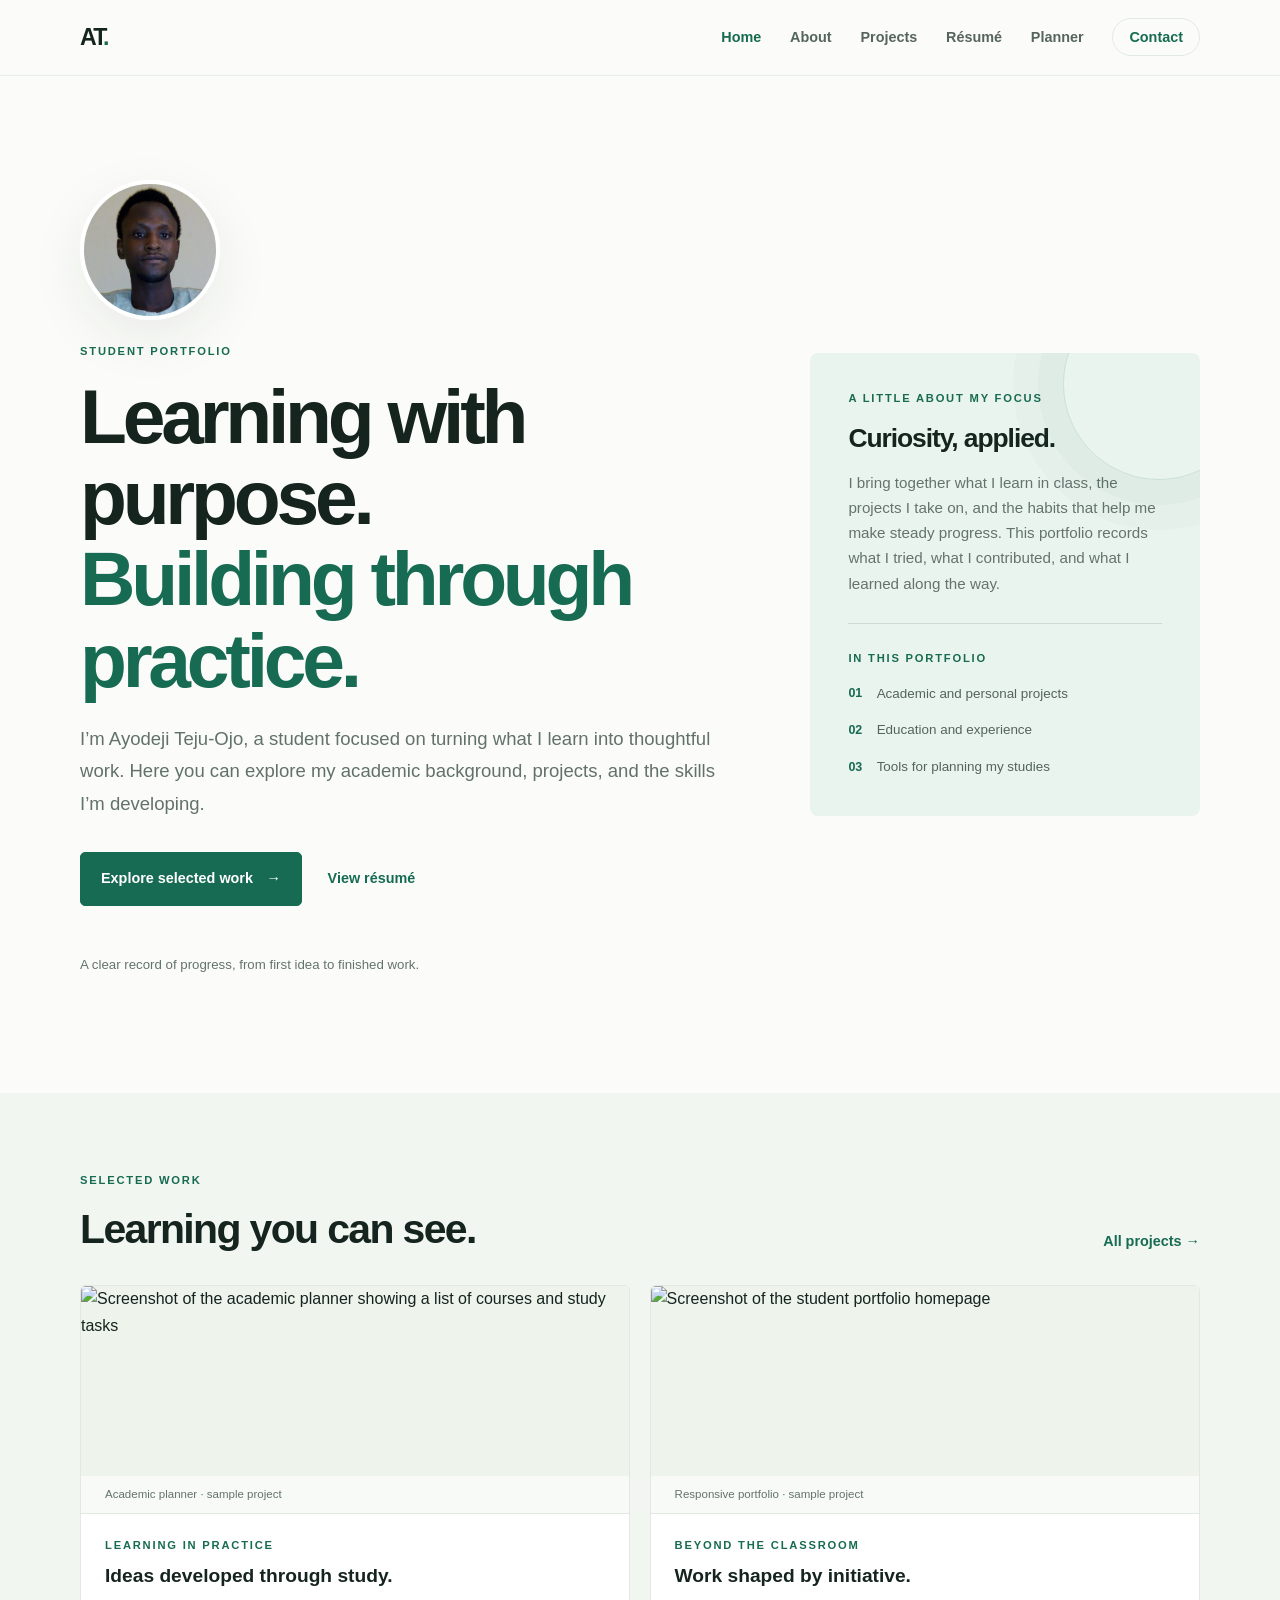
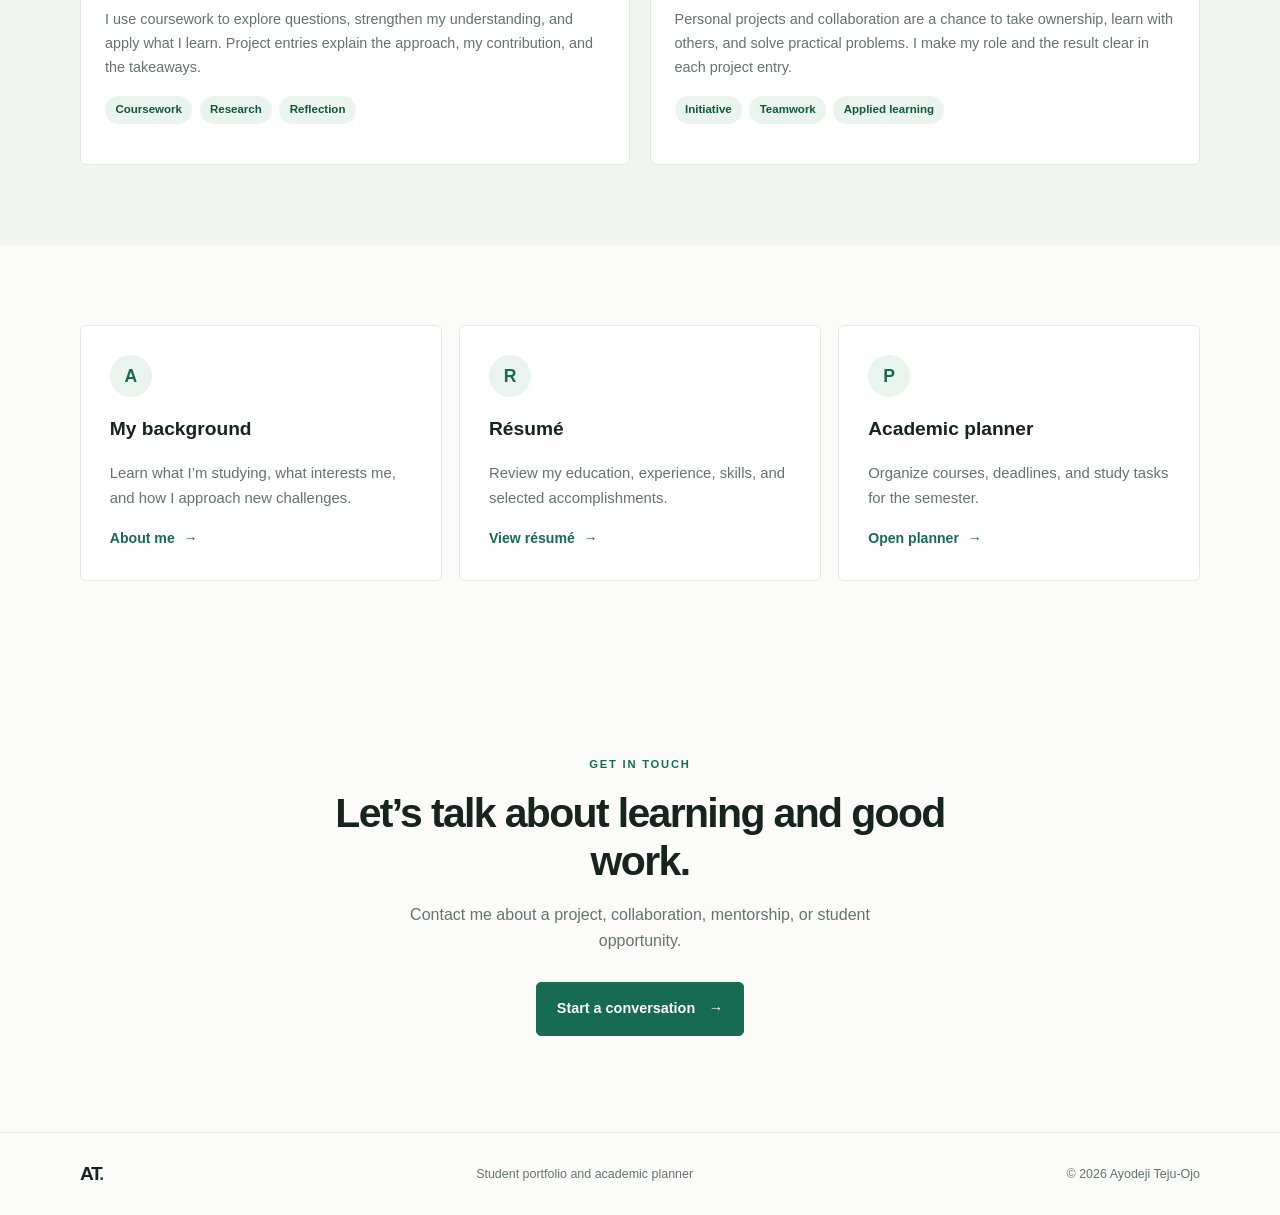
==== commit e51dc5d1: "Update homepage content with profile image on home page" ====
--- a/index.html
+++ b/index.html
@@ -40,7 +40,7 @@
         <div class="hero-copy">
           <figure class="profile-photo">
             <img
-              src="images/ayodeji-profile.jpg"
+              src="images/Ayodeji.jpg"
               alt="Portrait of Ayodeji Teju-Ojo"
               width="140"
               height="140"
